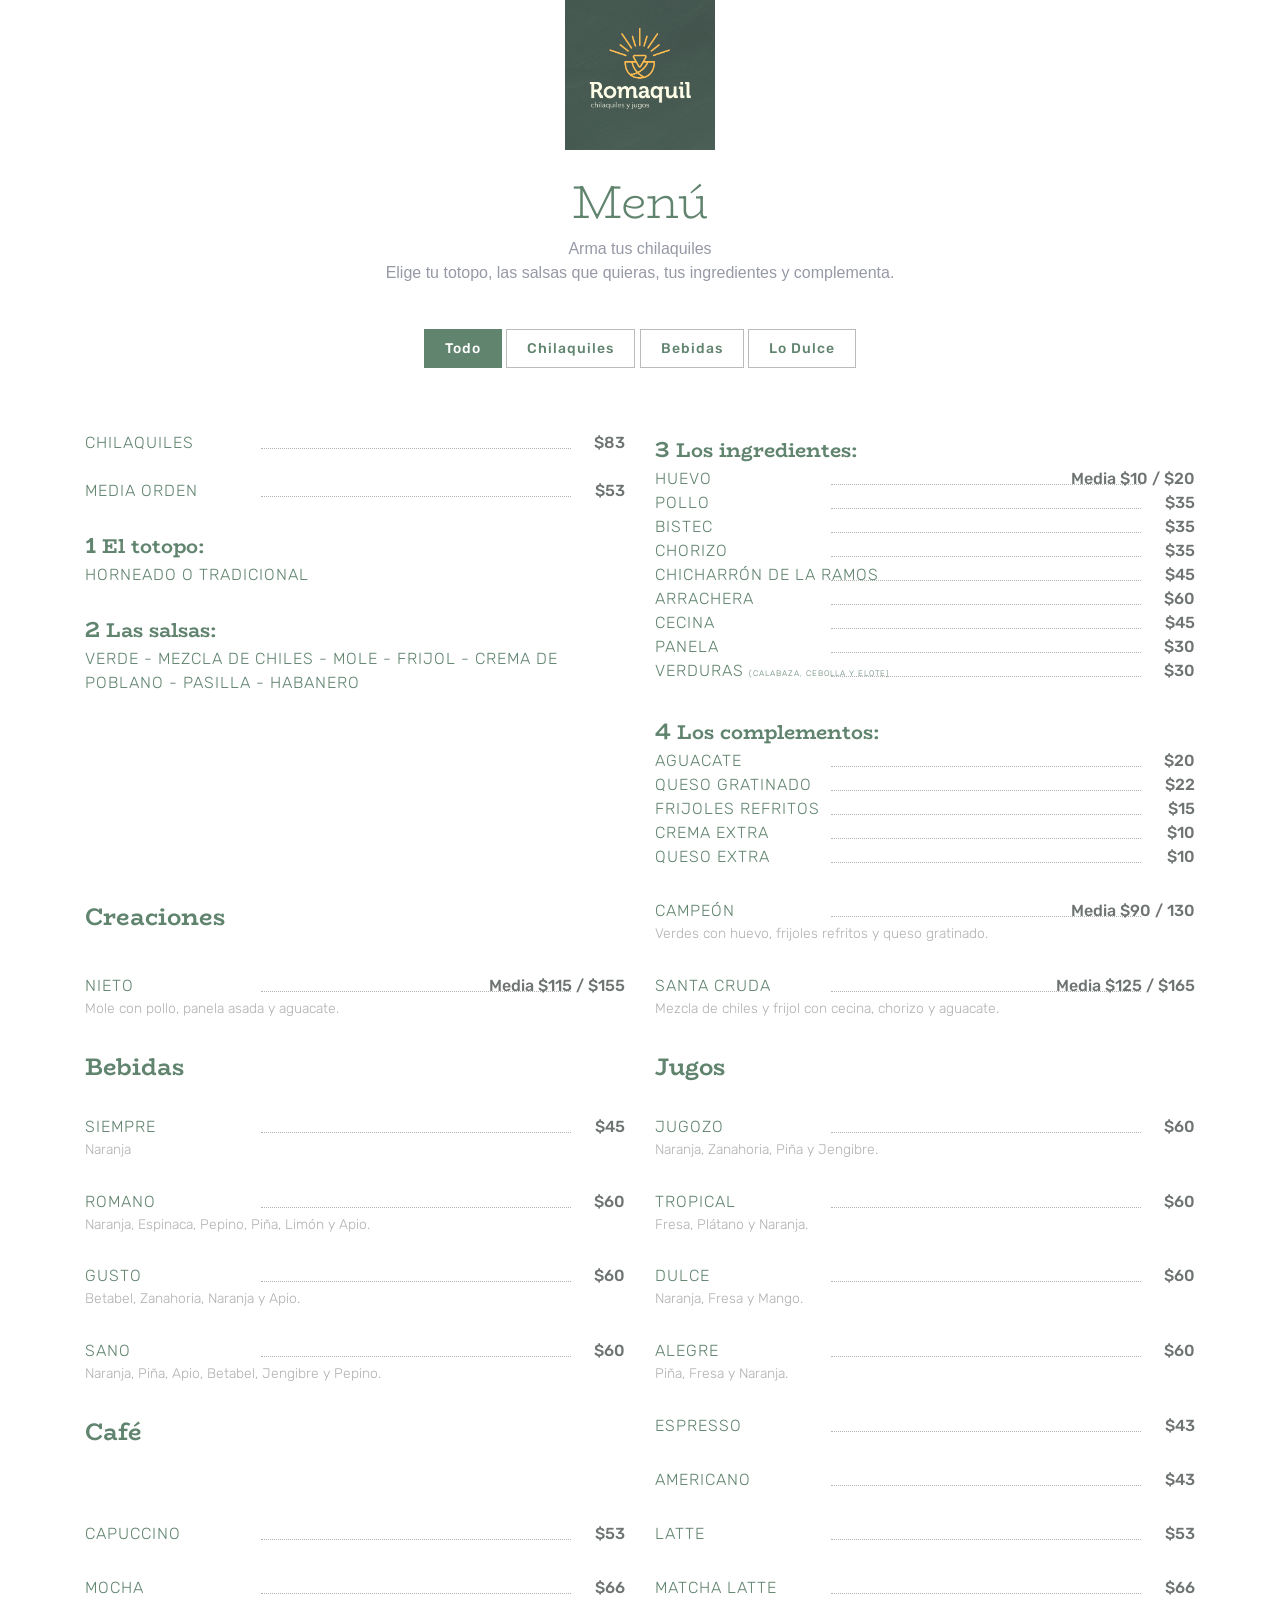
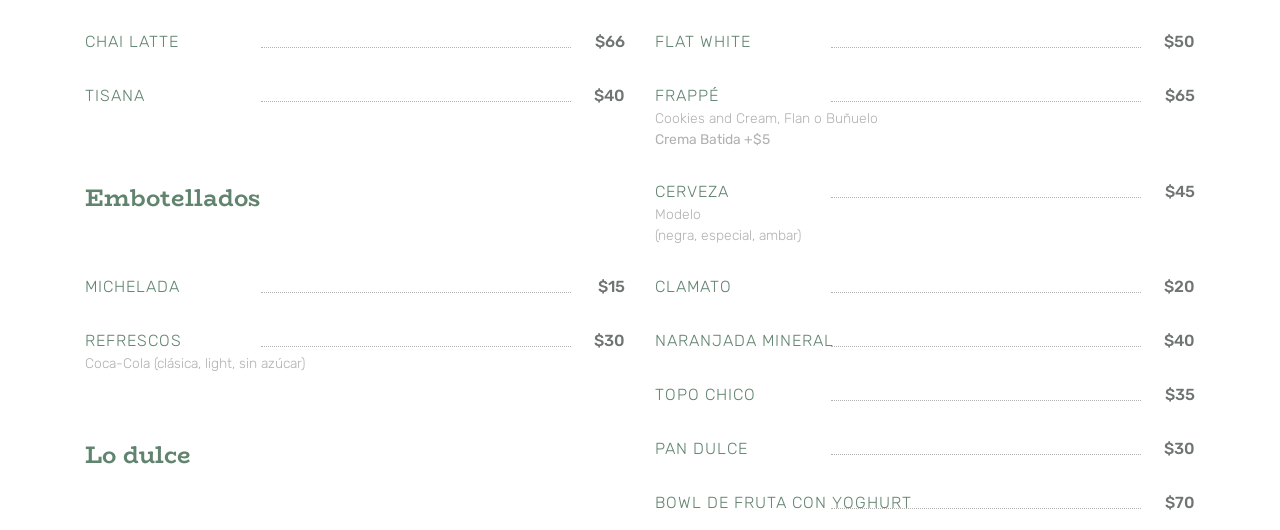
==== index.html @ 3b618b04 "Removes modal" ====
<!DOCTYPE html>
<html lang="es_MX" >
<head>
  <meta charset="UTF-8">
  <title>Romaquil [Chilaquiles y Jugos]</title>
  <meta name="viewport" content="width=device-width, initial-scale=1">
  <link rel='stylesheet' href='https://maxcdn.bootstrapcdn.com/bootstrap/4.1.0/css/bootstrap.min.css'>
  <link rel="stylesheet" href="./style.css">
  <link href="https://fonts.googleapis.com/css2?family=Rubik:wght@300;500&display=swap" rel="stylesheet">
  <link href="https://fonts.googleapis.com/css2?family=BioRhyme:wght@700&display=swap" rel="stylesheet">

</head>
<body>
<!-- partial:index.partial.html -->
<!-- <div class="modal fade text-center py-5"  id="promos" tabindex="-1" role="dialog" aria-labelledby="promoModalLabel" aria-hidden="true">
  <div class="modal-dialog modal-md" role="document">
      <div class="modal-content modal-promo">
          <div class="modal-body">
              <div class="reel-promo">
              </div>
              <h3 class="pt-3 mb-0 goldenquil mb-3">2<sup>do</sup> Aniversario</h3>
              <p class="pb-1 text-white">Gracias a ustedes cumplimos 2 años y queremos festejarlo.<br>¡Visítanos el <span class="font-weight-bold">1 y 2 de octubre</span>, tendremos promociones!</p>
              <a href="#" data-dismiss="modal" class="btn-romaquil"><span>¡Aquí nos vemos!</span></a>
          </div>
      </div>
  </div>
</div> -->
<section id="menu-list" class="section-padding">
  <div class="container">
  <div class="row">
    <div class="col-md-12 d-flex justify-content-center mb-4">
      <img class="logo-img" src="./romaquil.jpg" />
    </div>
  </div>
  <div class="row">
  <div class="col-md-12 text-center marb-35">
  <h1 class="header-h">Menú</h1>
  <p  class="header-p">Arma tus chilaquiles<br>
    Elige tu totopo, las salsas que quieras, tus ingredientes y complementa.</p>

    </div>
    <div class="col-md-12 text-center" id="menu-filters">
      <ul>
        <li><a class="filter active" data-filter=".menu-restaurant">Todo</a></li>
        <li><a class="filter" data-filter=".breakfast">Chilaquiles</a></li>
        <li><a class="filter" data-filter=".dinner">Bebidas</a></li>
        <li><a class="filter" data-filter=".dessert">Lo Dulce</a></li>
      </ul>
    </div>
    <div id="menu-wrapper">
      <div class="breakfast menu-restaurant">
        <span class="clearfix mb-4">
          <a class="menu-title title-lg" href="#" data-meal-img=".jpg">Chilaquiles</a>
          <span style="left:166px;right:44px;" class="menu-line"></span>
          <span class="menu-price">$83</span>
        </span>
        <span class="clearfix mb-4">
          <a class="menu-title title-lg" href="#" data-meal-img=".jpg">Media Orden</a>
          <span style="left:166px;right:44px;" class="menu-line"></span>
          <span class="menu-price">$53</span>
        </span>
        <span class="clearfix">
        <a class="step-title" href="#" data-meal-img=".jpg"><span>1</span> El totopo:</a>
        </span>
        <span class="clearfix mb-4">
        <a class="menu-title" href="#" data-meal-img=".jpg">Horneado o Tradicional</a>
        </span>
        <span class="clearfix">
          <a class="step-title" href="#" data-meal-img=".jpg"><span>2</span> Las salsas:</a>
        </span>
        <span class="clearfix">
        <a class="menu-title" href="#" data-meal-img=".jpg">Verde - Mezcla de chiles - Mole - Frijol - Crema de poblano - Pasilla - Habanero</a>
        </span>
      </div>

      <div class="breakfast menu-restaurant">
        <a class="step-title" href="#" data-meal-img=".jpg"><span>3</span> Los ingredientes:</a>
        <span class="clearfix">
          <a class="menu-title title-lg" href="#" data-meal-img=".jpg">Huevo</a>
          <span style="left:166px;right:44px;" class="menu-line"></span>
          <span class="menu-price">Media $10 / $20</span>
        </span>
        <span class="clearfix">
          <a class="menu-title title-lg" href="#" data-meal-img=".jpg">Pollo</a>
          <span style="left:166px;right:44px;" class="menu-line"></span>
          <span class="menu-price">$35</span>
        </span>
        <span class="clearfix">
          <a class="menu-title title-lg" href="#" data-meal-img=".jpg">Bistec</a>
          <span style="left:166px;right:44px;" class="menu-line"></span>
          <span class="menu-price">$35</span>
        </span>
        <span class="clearfix">
          <a class="menu-title title-lg" href="#" data-meal-img=".jpg">Chorizo</a>
          <span style="left:166px;right:44px;" class="menu-line"></span>
          <span class="menu-price">$35</span>
        </span>
        <span class="clearfix">
          <a class="menu-title title-lg" href="#" data-meal-img=".jpg">Chicharrón de la Ramos</a>
          <span style="left:166px;right:44px;" class="menu-line"></span>
          <span class="menu-price">$45</span>
        </span>
        <span class="clearfix">
          <a class="menu-title title-lg" href="#" data-meal-img=".jpg">Arrachera</a>
          <span style="left:166px;right:44px;" class="menu-line"></span>
          <span class="menu-price">$60</span>
        </span>
        <span class="clearfix">
          <a class="menu-title title-lg" href="#" data-meal-img=".jpg">Cecina</a>
          <span style="left:166px;right:44px;" class="menu-line"></span>
          <span class="menu-price">$45</span>
        </span>
        <span class="clearfix">
          <a class="menu-title title-lg" href="#" data-meal-img=".jpg">Panela</a>
          <span style="left:166px;right:44px;" class="menu-line"></span>
          <span class="menu-price">$30</span>
        </span>
        <span class="clearfix">
          <a class="menu-title title-lg" href="#" data-meal-img=".jpg">Verduras <span>(Calabaza, cebolla y elote)</span></a>
          <span style="left:166px;right:44px;" class="menu-line"></span>
          <span class="menu-price">$30</span>
        </span>
      </div>

      <div class="breakfast menu-restaurant">
        <a class="step-title" href="#" data-meal-img=".jpg"><span>4</span> Los complementos:</a>
        <span class="clearfix">
          <a class="menu-title title-lg" href="#" data-meal-img=".jpg">Aguacate</a>
          <span style="left:166px;right:44px;" class="menu-line"></span>
          <span class="menu-price">$20</span>
        </span>
        <span class="clearfix">
          <a class="menu-title title-lg" href="#" data-meal-img=".jpg">Queso gratinado</a>
          <span style="left:166px;right:44px;" class="menu-line"></span>
          <span class="menu-price">$22</span>
        </span>
        <!-- <span class="clearfix">
          <a class="menu-title title-lg" href="#" data-meal-img=".jpg">Requesón</a>
          <span style="left:166px;right:44px;" class="menu-line"></span>
          <span class="menu-price">$20</span>
        </span> -->
        <span class="clearfix">
          <a class="menu-title title-lg" href="#" data-meal-img=".jpg">Frijoles refritos</a>
          <span style="left:166px;right:44px;" class="menu-line"></span>
          <span class="menu-price">$15</span>
        </span>
        <span class="clearfix">
          <a class="menu-title title-lg" href="#" data-meal-img=".jpg">Crema extra</a>
          <span style="left:166px;right:44px;" class="menu-line"></span>
          <span class="menu-price">$10</span>
        </span>
        <span class="clearfix">
          <a class="menu-title title-lg" href="#" data-meal-img=".jpg">Queso extra</a>
          <span style="left:166px;right:44px;" class="menu-line"></span>
          <span class="menu-price">$10</span>
        </span>
      </div>

      <div class="breakfast menu-restaurant">
        <a class="step-title" href="#" data-meal-img=".jpg"><span>Creaciones</span></a>
      </div>

        <div class="breakfast menu-restaurant">
            <span class="clearfix">
              <a class="menu-title" href="#" data-meal-img="assets/img/restaurant/rib.jpg">Campeón</a>
              <span style="left: 166px; right: 44px;" class="menu-line"></span>
              <span class="menu-price">Media $90 / 130</span>
            </span>
            <span class="menu-subtitle">Verdes con huevo, frijoles refritos y queso gratinado.</span>
          </div>

          <div class="breakfast menu-restaurant">
            <span class="clearfix">
              <a class="menu-title" href="#" data-meal-img="assets/img/restaurant/rib.jpg">Nieto</a>
              <span style="left: 166px; right: 44px;" class="menu-line"></span>
              <span class="menu-price">Media $115 / $155</span>
            </span>
            <span class="menu-subtitle">Mole con pollo, panela asada y aguacate.</span>
          </div>

          <div class="breakfast menu-restaurant">
            <span class="clearfix">
              <a class="menu-title" href="#" data-meal-img="assets/img/restaurant/rib.jpg">Santa cruda</a>
              <span style="left: 166px; right: 44px;" class="menu-line"></span>
              <span class="menu-price">Media $125 / $165</span>
            </span>
            <span class="menu-subtitle">Mezcla de chiles y frijol con cecina, chorizo y aguacate.</span>
          </div>

          <div class="dinner menu-restaurant">
            <a class="step-title" href="#" data-meal-img=".jpg"><span>Bebidas</span></a>
          </div>

          <div class="dinner menu-restaurant">
            <a class="step-title" href="#" data-meal-img=".jpg"><span>Jugos</span></a>
          </div>

          <div class="dinner menu-restaurant">
            <span class="clearfix">
              <a class="menu-title" href="#" data-meal-img="assets/img/restaurant/rib.jpg">Siempre</a>
              <span style="left: 166px; right: 44px;" class="menu-line"></span>
              <span class="menu-price">$45</span>
            </span>
            <span class="menu-subtitle">Naranja</span>
          </div>

          <div class="dinner menu-restaurant">
            <span class="clearfix">
              <a class="menu-title" href="#" data-meal-img="assets/img/restaurant/rib.jpg">Jugozo</a>
              <span style="left: 166px; right: 44px;" class="menu-line"></span>
              <span class="menu-price">$60</span>
            </span>
            <span class="menu-subtitle">Naranja, Zanahoria, Piña y Jengibre.</span>
          </div>

          <div class="dinner menu-restaurant">
            <span class="clearfix">
              <a class="menu-title" href="#" data-meal-img="assets/img/restaurant/rib.jpg">Romano</a>
              <span style="left: 166px; right: 44px;" class="menu-line"></span>
              <span class="menu-price">$60</span>
            </span>
            <span class="menu-subtitle">Naranja, Espinaca, Pepino, Piña, Limón y Apio.</span>
          </div>

          <div class="dinner menu-restaurant">
            <span class="clearfix">
              <a class="menu-title" href="#" data-meal-img="assets/img/restaurant/rib.jpg">Tropical</a>
              <span style="left: 166px; right: 44px;" class="menu-line"></span>
              <span class="menu-price">$60</span>
            </span>
            <span class="menu-subtitle">Fresa, Plátano y Naranja.</span>
          </div>

          <div class="dinner menu-restaurant">
            <span class="clearfix">
              <a class="menu-title" href="#" data-meal-img="assets/img/restaurant/rib.jpg">Gusto</a>
              <span style="left: 166px; right: 44px;" class="menu-line"></span>
              <span class="menu-price">$60</span>
            </span>
            <span class="menu-subtitle">Betabel, Zanahoria, Naranja y Apio.</span>
          </div>

          <div class="dinner menu-restaurant">
            <span class="clearfix">
              <a class="menu-title" href="#" data-meal-img="assets/img/restaurant/rib.jpg">Dulce</a>
              <span style="left: 166px; right: 44px;" class="menu-line"></span>
              <span class="menu-price">$60</span>
            </span>
            <span class="menu-subtitle">Naranja, Fresa y Mango.</span>
          </div>

          <div class="dinner menu-restaurant">
            <span class="clearfix">
              <a class="menu-title" href="#" data-meal-img="assets/img/restaurant/rib.jpg">Sano</a>
              <span style="left: 166px; right: 44px;" class="menu-line"></span>
              <span class="menu-price">$60</span>
            </span>
            <span class="menu-subtitle">Naranja, Piña, Apio, Betabel, Jengibre y Pepino.</span>
          </div>

          <div class="dinner menu-restaurant">
            <span class="clearfix">
              <a class="menu-title" href="#" data-meal-img="assets/img/restaurant/rib.jpg">Alegre</a>
              <span style="left: 166px; right: 44px;" class="menu-line"></span>
              <span class="menu-price">$60</span>
            </span>
            <span class="menu-subtitle">Piña, Fresa y Naranja.</span>
          </div>

          <div class="dinner menu-restaurant">
            <a class="step-title" href="." data-meal-img=".jpg"><span>Café</span></a>
          </div>

          <div class="dinner menu-restaurant">
            <span class="clearfix">
              <a class="menu-title" href="#" data-meal-img="assets/img/restaurant/rib.jpg">Espresso</a>
              <span style="left: 166px; right: 44px;" class="menu-line"></span>
              <span class="menu-price">$43</span>
            </span>
          </div>
  
          <div class="dinner menu-restaurant">
            <span class="clearfix">
              <a class="menu-title" href="#" data-meal-img="assets/img/restaurant/rib.jpg">Americano</a>
              <span style="left: 166px; right: 44px;" class="menu-line"></span>
              <span class="menu-price">$43</span>
            </span>
          </div>
  
          <div class="dinner menu-restaurant">
            <span class="clearfix">
              <a class="menu-title" href="#" data-meal-img="assets/img/restaurant/rib.jpg">Capuccino</a>
              <span style="left: 166px; right: 44px;" class="menu-line"></span>
              <span class="menu-price">$53</span>
            </span>
          </div>
  
          <div class="dinner menu-restaurant">
            <span class="clearfix">
              <a class="menu-title" href="#" data-meal-img="assets/img/restaurant/rib.jpg">Latte</a>
              <span style="left: 166px; right: 44px;" class="menu-line"></span>
              <span class="menu-price">$53</span>
            </span>
          </div>
  
          <div class="dinner menu-restaurant">
            <span class="clearfix">
              <a class="menu-title" href="#" data-meal-img="assets/img/restaurant/rib.jpg">Mocha</a>
              <span style="left: 166px; right: 44px;" class="menu-line"></span>
              <span class="menu-price">$66</span>
            </span>
          </div>
  
          <div class="dinner menu-restaurant">
            <span class="clearfix">
              <a class="menu-title" href="#" data-meal-img="assets/img/restaurant/rib.jpg">Matcha latte</a>
              <span style="left: 166px; right: 44px;" class="menu-line"></span>
              <span class="menu-price">$66</span>
            </span>
          </div>
  
          <div class="dinner menu-restaurant">
            <span class="clearfix">
              <a class="menu-title" href="#" data-meal-img="assets/img/restaurant/rib.jpg">Chai latte</a>
              <span style="left: 166px; right: 44px;" class="menu-line"></span>
              <span class="menu-price">$66</span>
            </span>
          </div>
  
          <div class="dinner menu-restaurant">
            <span class="clearfix">
              <a class="menu-title" href="#" data-meal-img="assets/img/restaurant/rib.jpg">Flat white</a>
              <span style="left: 166px; right: 44px;" class="menu-line"></span>
              <span class="menu-price">$50</span>
            </span>
          </div>
  
          <div class="dinner menu-restaurant">
            <span class="clearfix">
              <a class="menu-title" href="#" data-meal-img="assets/img/restaurant/rib.jpg">Tisana</a>
              <span style="left: 166px; right: 44px;" class="menu-line"></span>
              <span class="menu-price">$40</span>
            </span>
          </div>

          <div class="dinner menu-restaurant">
            <span class="clearfix">
              <a class="menu-title" href="#" data-meal-img="assets/img/restaurant/rib.jpg">Frappé</a>
              <span style="left: 166px; right: 44px;" class="menu-line"></span>
              <span class="menu-price">$65</span>
            </span>
            <span class="menu-subtitle">Cookies and Cream, Flan o Buñuelo <br> <strong>Crema Batida +$5</strong></span>
          </div>

          <div class="dinner menu-restaurant">
            <a class="step-title" href="." data-meal-img=".jpg"><span>Embotellados</span></a>
          </div>

        <div class="dinner menu-restaurant">
            <span class="clearfix">
              <a class="menu-title" href="#" data-meal-img="assets/img/restaurant/rib.jpg">Cerveza</a>
              <span style="left: 166px; right: 44px;" class="menu-line"></span>
              <span class="menu-price">$45</span>
            </span>
            <span class="menu-subtitle">Modelo<br>(negra, especial, ambar)</span>
        </div>

        <div class="dinner menu-restaurant">
          <span class="clearfix">
            <a class="menu-title" href="#" data-meal-img="assets/img/restaurant/rib.jpg">Michelada</a>
            <span style="left: 166px; right: 44px;" class="menu-line"></span>
            <span class="menu-price">$15</span>
          </span>
        </div>

        <div class="dinner menu-restaurant">
          <span class="clearfix">
            <a class="menu-title" href="#" data-meal-img="assets/img/restaurant/rib.jpg">Clamato</a>
            <span style="left: 166px; right: 44px;" class="menu-line"></span>
            <span class="menu-price">$20</span>
          </span>
        </div>

        <!-- <div class="dinner menu-restaurant">
          <span class="clearfix">
            <a class="menu-title" href="#" data-meal-img="assets/img/restaurant/rib.jpg">Cerveza artesanal</a>
            <span style="left: 166px; right: 44px;" class="menu-line"></span>
            <span class="menu-price">$65</span>
          </span>
          <span class="menu-subtitle">Saga, Osadia, Serdán</span>
        </div> -->

        <div class="dinner menu-restaurant">
          <span class="clearfix">
            <a class="menu-title" href="#" data-meal-img="assets/img/restaurant/rib.jpg">Refrescos</a>
            <span style="left: 166px; right: 44px;" class="menu-line"></span>
            <span class="menu-price">$30</span>
          </span>
          <span class="menu-subtitle">Coca-Cola (clásica, light, sin azúcar)</span>
        </div>

<!--         <div class="dinner menu-restaurant">
          <span class="clearfix">
            <a class="menu-title" href="#" data-meal-img="assets/img/restaurant/rib.jpg">San Pellegrino</a>
            <span style="left: 166px; right: 44px;" class="menu-line"></span>
            <span class="menu-price">$40</span>
          </span>
        </div> -->
      
        <div class="dinner menu-restaurant">
          <span class="clearfix">
            <a class="menu-title" href="#" data-meal-img="assets/img/restaurant/rib.jpg">Naranjada Mineral</a>
            <span style="left: 166px; right: 44px;" class="menu-line"></span>
            <span class="menu-price">$40</span>
          </span>
        </div>
      
         <!-- <div class="dinner menu-restaurant">
          <span class="clearfix">
            <a class="menu-title" href="#" data-meal-img="assets/img/restaurant/rib.jpg">San Pellegrino</a>
            <span style="left: 166px; right: 44px;" class="menu-line"></span>
            <span class="menu-price">$40</span>
          </span>
        </div> -->

        <div class="dinner menu-restaurant">
          <span class="clearfix">
            <a class="menu-title" href="#" data-meal-img="assets/img/restaurant/rib.jpg">Topo Chico</a>
            <span style="left: 166px; right: 44px;" class="menu-line"></span>
            <span class="menu-price">$35</span>
          </span>
        </div>
      
      <div class="dessert menu-restaurant">
          <a class="step-title" href="#" data-meal-img=".jpg"><span>Lo dulce</span></a>
        </div>

       <!-- <div class="dessert menu-restaurant">
          <span class="clearfix">
            <a class="menu-title" href="#" data-meal-img="assets/img/restaurant/rib.jpg">Pay de queso con zarzamora</a>
            <span style="left: 166px; right: 44px;" class="menu-line"></span>
            <span class="menu-price">$55</span>
          </span>
        </div> -->

        <div class="dessert menu-restaurant">
          <span class="clearfix">
            <a class="menu-title" href="#" data-meal-img="assets/img/restaurant/rib.jpg">Pan dulce</a>
            <span style="left: 166px; right: 44px;" class="menu-line"></span>
            <span class="menu-price">$30</span>
          </span>
        </div>

        <div class="dessert menu-restaurant">
          <span class="clearfix">
            <a class="menu-title" href="#" data-meal-img="assets/img/restaurant/rib.jpg">Bowl de fruta con yoghurt</a>
            <span style="left: 166px; right: 44px;" class="menu-line"></span>
            <span class="menu-price">$70</span>
          </span>
        </div>
      
      </div>
    </div>
    </div>

</section>

 <!-- <section id="contact" class="section-padding">
        <div class="container">
            <div class="row">
                <div class="col-md-12 text-center">
                    <h1 class="header-h">Make a Reservation</h1>
                    <p class="header-p">Lorem ipsum dolor sit amet, consectetuer adipiscing elit, sed diam nonummy
                    <br>nibh euismod tincidunt ut laoreet dolore magna aliquam. </p>
                </div>
            </div>
            <div class="row msg-row justify-content-center">
                <div class="col-md-4 col-sm-4 mr-15">
                    <div class="media-2">
                        <div class="media-left">
                            <div class="contact-phone bg-1 text-center"><span class="phone-in-talk fa fa-phone fa-3x"></span></div>
                        </div>
                        <div class="media-body">
                            <h4 class="dark-blue regular">Phone Numbers</h4>
                            <p class="light-blue regular alt-p">012 345 6789 - <span class="contacts-sp">Phone Booking</span></p>
                        </div>
                    </div>
                    <div class="media-2">
                        <div class="media-left">
                            <div class="contact-email bg-14 text-center"><span class="hour-icon fa fa-clock-o fa-3x"></span></div>
                        </div>
                        <div class="media-body">
                            <h4 class="dark-blue regular">Opening Hours</h4>
                            <p class="light-blue regular alt-p"> Monday to Friday 09.00 - 24:00</p>
                            <p class="light-blue regular alt-p">
                                 Weekend 08:00 - 03.00
                            </p>
                        </div>
                    </div>
                </div>
            </div>
        </div>
  </section> -->
<!-- partial -->
  <script src='https://ajax.googleapis.com/ajax/libs/jquery/3.3.1/jquery.min.js'></script>
  <script src='https://maxcdn.bootstrapcdn.com/bootstrap/4.1.0/js/bootstrap.min.js'></script>
  <!-- <script>
    $(window).on('load', function() {
      setTimeout(function(){
        $('#promos').modal('show');
      }, 500);
   });
  </script> -->
  <script src="./script.js"></script>
  <!-- <script type="module">
      import { nanoid } from 'https://unpkg.com/nanoid@3.1.18/index.dev.js'
      const id = nanoid(8)
      console.log(id);
  </script> -->


</body>
</html>
---- style.css ----
.header-h {
    font-size: 28px;
    color: #61846F;
    font-size: 46px;
    font-family: 'BioRhyme', sans-serif;
    font-weight: 300;
    }
ul
{
  list-style:none;
  padding-inline-start: 0px;
}

#menu-list {
  min-height: 1280px;
}

.menu-restaurant a {
  pointer-events: none;
}
.header-p {
  color:#9699a6;
  font-size:16px;
}

.btn-romaquil {
  color: #42554d;
  background: #ffffff;
  padding: 12px 16px;
  position: relative;
  border-radius: 6px;
  overflow: hidden;
  z-index: 2;
}

.btn-romaquil:before {
  content: "";
  position: absolute;
  top: 0;
  left: 0;
  width: 200%;
  height: 100%;
  background: linear-gradient(115deg,#4fcf70,#fad648,#a767e5,#12bcfe,#44ce7b);
  background-size: 50% 100%;
}

.btn-romaquil span {
  position: relative;
  z-index: 2;
  padding: 0.875rem 0;
  font-size: 1.1rem;
  align-items: center;
  background: #000;
  border-radius: 3px;
  display: block;
  justify-content: center;
  box-sizing: border-box;
  height: 100%;
}

.modal-promo {
  background: #42554d;
  color: #ffffff;
}

.goldenquil {
  color: #FFB03B;
  font-family: 'BioRhyme', sans-serif;
}

.logo-wrapper {
  max-width: 200px;
}

.logo-img {
  width: 150px;
  height: 150px;
  margin: 0 auto;
}

.section-padding{
    padding: 0px 0px;
}
.marb-35{
  margin-bottom:35px;
}
.menu-restaurant
{
  width:50%;
  float:left;
  padding:15px;
  position:relative;
  
}
.menu-restaurant .menu-title
{
  float:left;
  font-family: 'Rubik',arial;
  font-weight: 300;
  text-transform:uppercase;
  letter-spacing:1px;
  color:#61846F;
}

.menu-restaurant .step-title
{
  color: #61846F;
  font-size: 20px;
  font-family: 'BioRhyme', sans-serif;
  font-weight: 700;
  
}

.title-lg span {
  font-size: 8px;
}

.menu-restaurant .step-title span
{
  font-size: 24px;
}

.menu-restaurant .menu-line
{
  position: absolute;
  bottom:6px;
  border-bottom:1px dotted rgba(0,0,0,.3);
  margin-left: .6em;
  margin-right: .6em;

}
.menu-restaurant .menu-price{
  font-family: 'Rubik', sans-serif;
  font-weight:500;
  position:absolute;
  color: #6e7471;
  right:0;
  top:0;
  
}
.menu-restaurant .menu-subtitle
{
  display:block;
  float:left;
  color:#B1B1B1;
  font-family: 'Rubik', arial, sans-serif;
  font-weight: 300;
  font-size: .867rem;
}
.menu-restaurant span.clearfix{
  position:relative;
  display:block;
}
#menu-filters ul li a.active, #menu-filters ul li a:hover
{
  background: #61846F;
  color:#fff;
  border:1px solid #61846F;
}
#menu-filters ul li 
{
  display:inline-block;
  color:#fff;
  text-transform:capitalize;
  letter-spacing:1px;
  margin-bottom:40px;
}
#menu-filters ul li a
{
  padding:10px 20px;
  font-size:14px;
  font-family: 'Rubik', sans-serif;
  font-weight: 500;
  color:#61846F;
  border-radius:0px;
  border:1px solid #BBBBBB;
  text-decoration:none;
  cursor:pointer;
  
}
@media (min-width: 20px) and (max-width: 450px) 
{
  .menu-restaurant 
  {
    width: 100%;
  }
  .header-h
  {
    font-size: 35px;
  }
  .header-p 
  {
    font-size: 14px;
  }
  
}

.msg-row{
  margin-top:56px;
}
.media-body, .media-left, .media-right
{
  display:table-cell; 
  vertical-align: top;
  
}

.bg-1
{
  background-color: #61846F;
  width:70px;
  height:70px;
  border-radius:50%;
  
}
.bg-14
{
  background-color: #61846F;
  width:70px;
  height:70px;
  border-radius:50%;
}
.dark-blue
{
  color: #31364c;
  font-size: 24px;
    margin-top: 0;
}
.light-blue {
    color: #9699a6;
    font-size: 16px;
    margin-bottom: 1px;
}
.media-body{
  margin-left:10px;
  padding-left:13px;
}
.media-2{
  margin-top:30px;
  
}

.phone-in-talk, .hour-icon
{
    font-size: 35px;
    line-height: 70px;
    color: rgb(255, 255, 255);
}

.contacts-btn {
    background-color:  #FFB03B !important;
    color: #ffffff !important;
    width: 170px;
    height: 54px;
    border-radius: 3px;
    font-size: 16px;
    font-family: 'Rubik', sans-serif;
    font-weight: 300;
    text-transform: capitalize;
    border: 0px;
    color: #000 !important;
}

.validation {
    color: red;
    display:none;
    margin: 0 0 20px;
    font-weight:400;
    font-size:13px;
}

#sendmessage {
    color: green;
    border:1px solid green;
    display:none;
    text-align:center;
    padding:15px;
    font-weight:600;
    margin-bottom:15px;
}

#errormessage {
    color: red;
    display:none;
    border:1px solid red;
    text-align:center;
    padding:15px;
    font-weight:600;
    margin-bottom:15px;
}

#sendmessage.show, #errormessage.show, .show {
    display:block;
}

@media screen {
  .btn-romaquil {
      margin: 0 auto;
      width: calc(100% - 2.75rem);
      text-align: center;
      position: relative;
      border-radius: 6px;
      box-sizing: border-box;
      color: #42554d;
      display: block;
      z-index: 2;
      overflow: hidden;
      padding: 3px;
      text-decoration: none;
      font-weight: 600;
  }
  .btn-romaquil:before {
      content: "";
      position: absolute;
      top: 0;
      left: 0;
      width: 200%;
      height: 100%;
      background: linear-gradient(115deg, #4fcf70, #fad648, #44ce7b);
      background-size: 50% 100%;
      animation: rainbowSlide 0.75s linear infinite;
  }
  .btn-romaquil span {
      position: relative;
      z-index: 2;
      padding: 0.875rem 0;
      font-size: 1.1rem;
      align-items: center;
      background: #fafafa;
      border-radius: 3px;
      display: block;
      justify-content: center;
      box-sizing: border-box;
      height: 100%;
  }

  .btn-romaquil:hover,btn-romaquil:focus,btn-romaquil:active {
    cursor:pointer;
    color: #42554d;
    text-decoration: none;
  }

}
@keyframes rainbowSlide {
  to {
      transform: translateX(-50%);
  }
}


.reel-promo {
  margin: 0 auto;
  width: 160px;
  height: 160px;
  border-radius: 50rem;
  background-image: url(./optim-reel.gif);
  background-size: 220px 220px;
  background-position: -1.2rem -1.85rem;
  background-repeat: no-repeat;
}
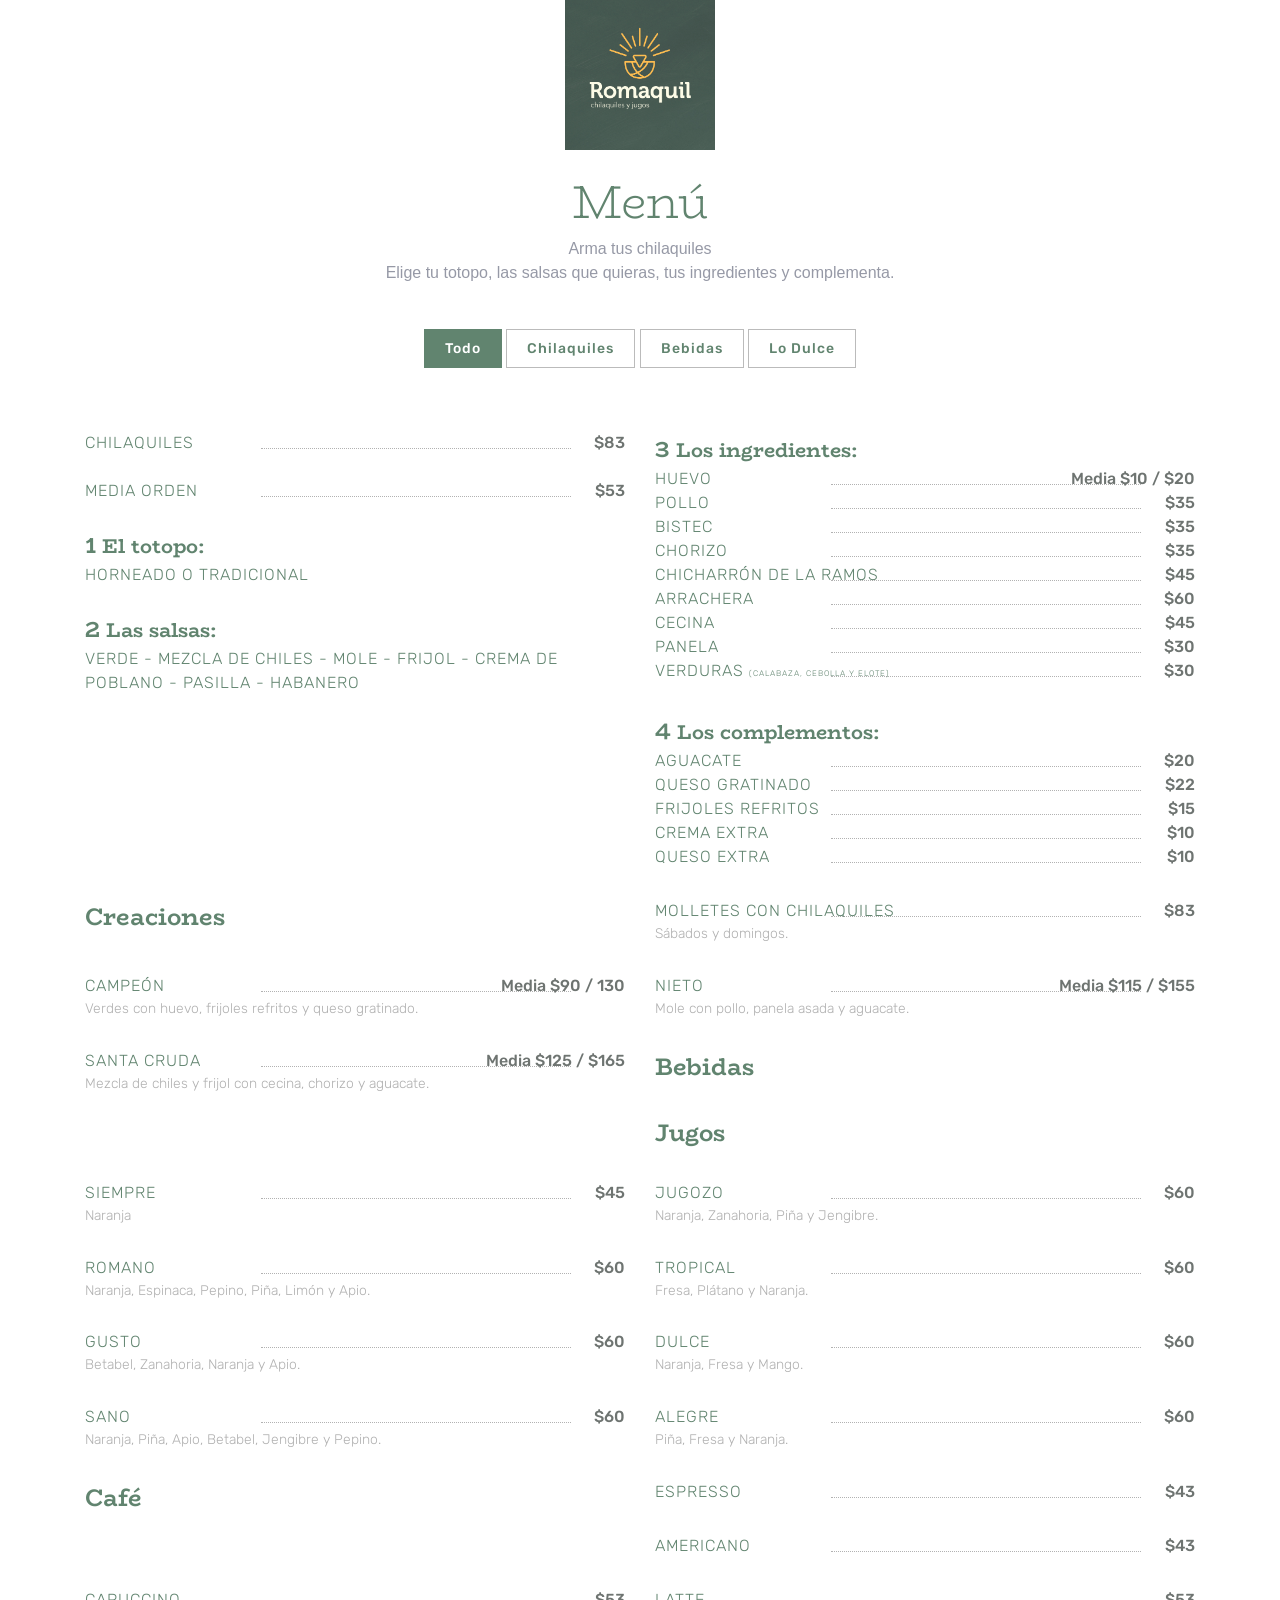
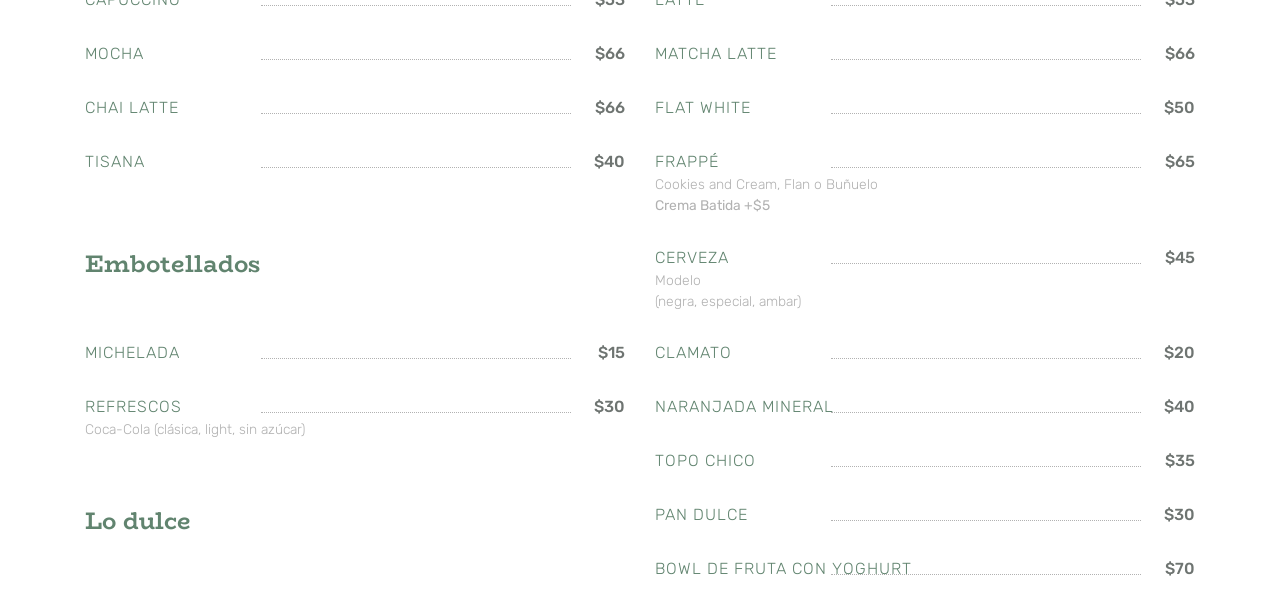
==== commit f3930caf: "Adds molletes" ====
--- a/index.html
+++ b/index.html
@@ -158,6 +158,15 @@
 
       <div class="breakfast menu-restaurant">
         <a class="step-title" href="#" data-meal-img=".jpg"><span>Creaciones</span></a>
+      </div>
+
+      <div class="breakfast menu-restaurant">
+        <span class="clearfix">
+          <a class="menu-title" href="#" data-meal-img="assets/img/restaurant/rib.jpg">Molletes con chilaquiles</a>
+          <span style="left: 166px; right: 44px;" class="menu-line"></span>
+          <span class="menu-price">$83</span>
+        </span>
+        <span class="menu-subtitle">Sábados y domingos.</span>
       </div>
 
         <div class="breakfast menu-restaurant">
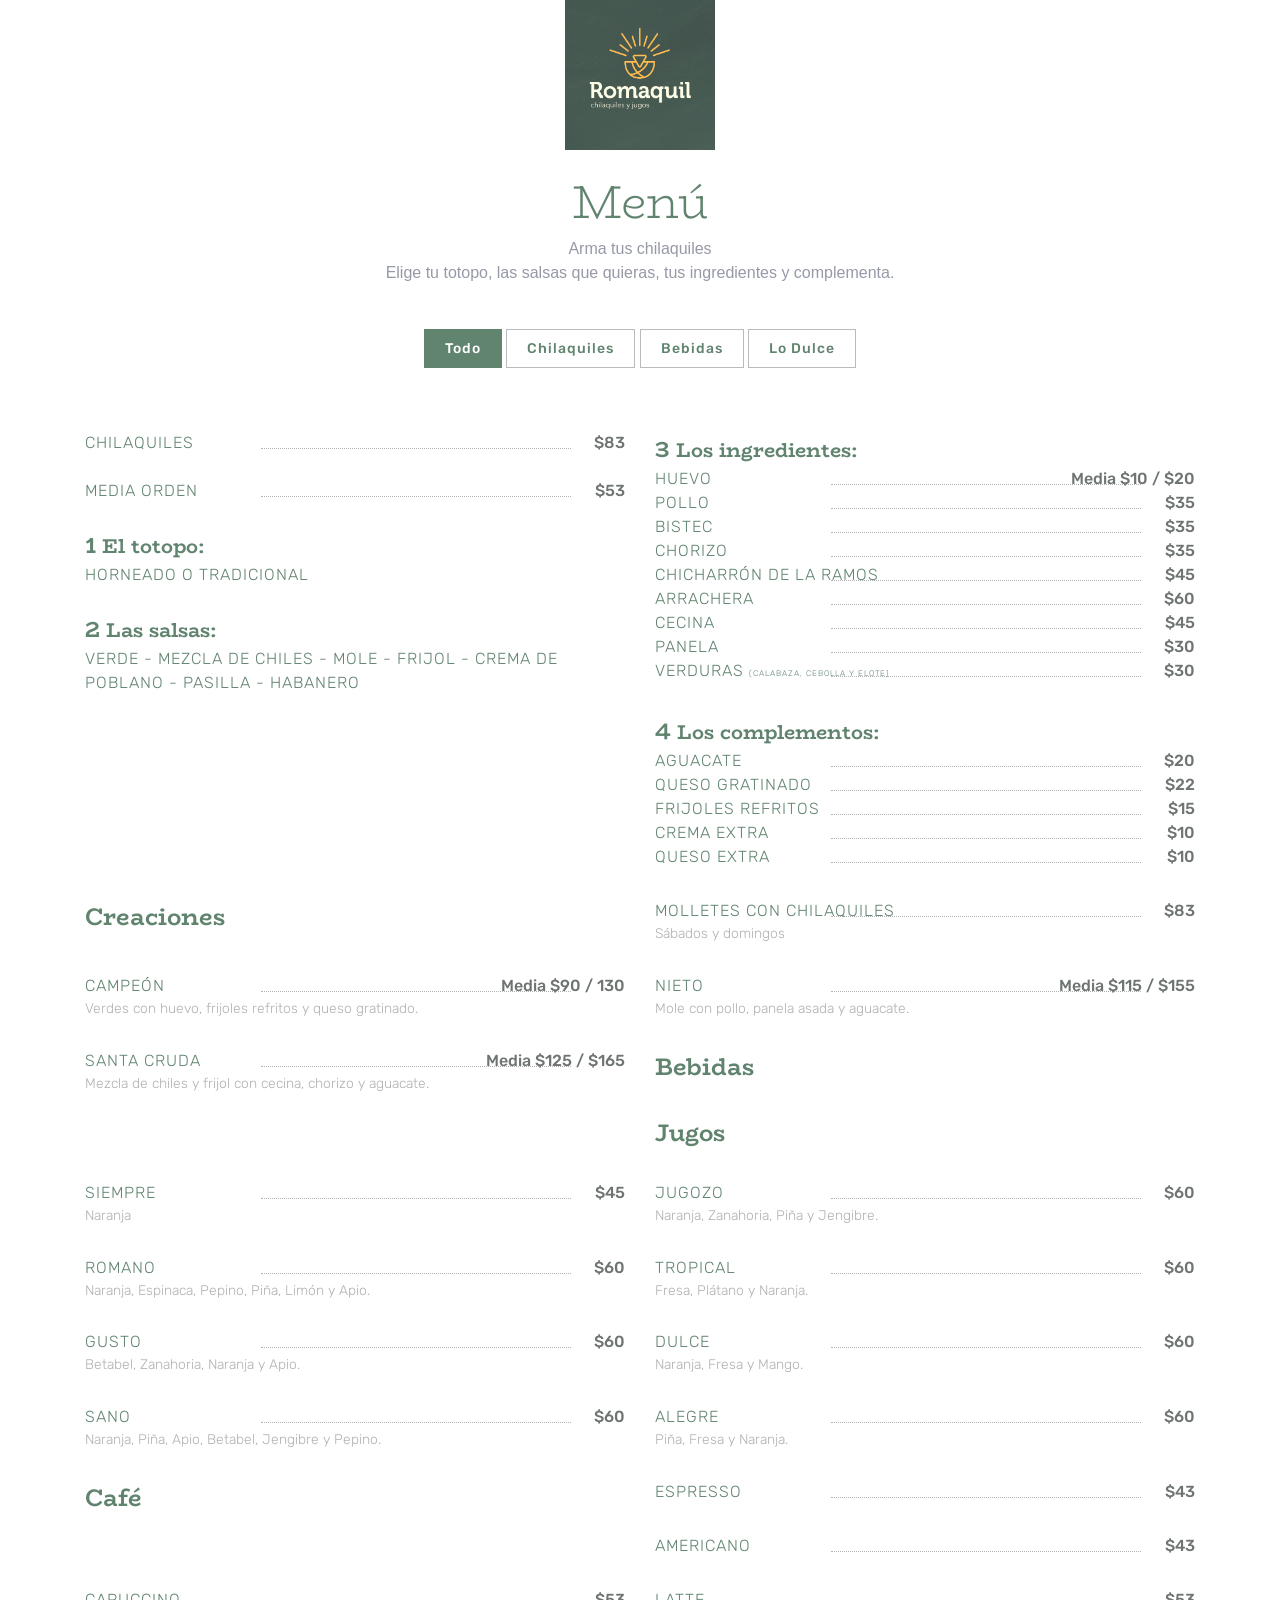
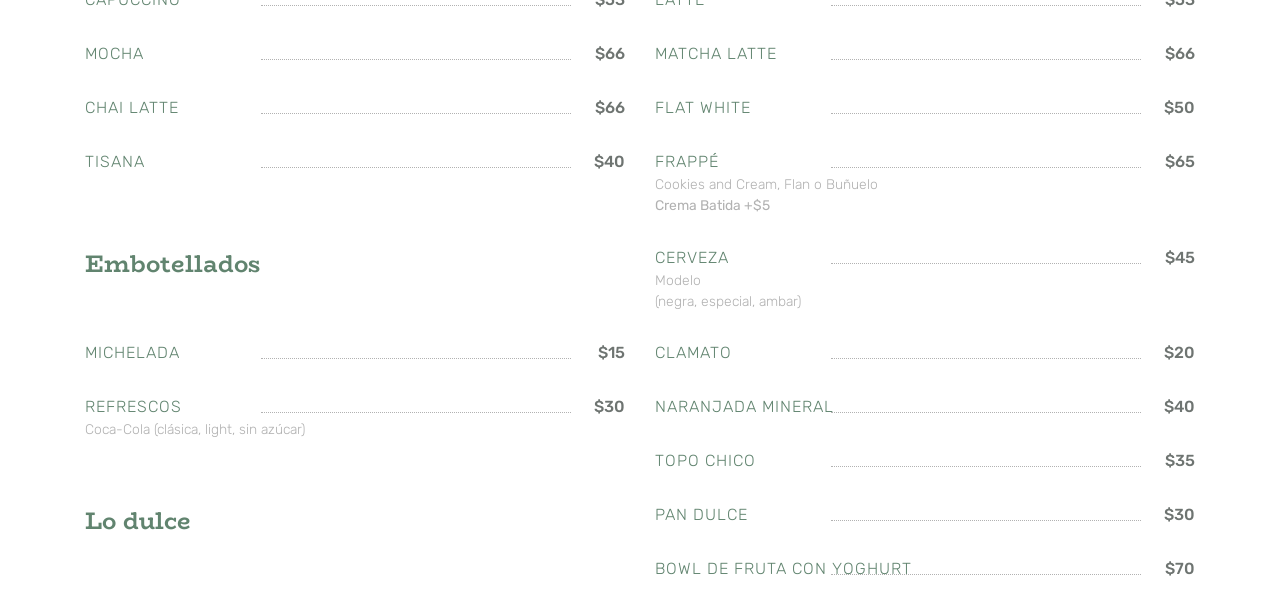
==== commit a9d7a6fc: "Molletes killer" ====
--- a/index.html
+++ b/index.html
@@ -162,11 +162,11 @@
 
       <div class="breakfast menu-restaurant">
         <span class="clearfix">
-          <a class="menu-title" href="#" data-meal-img="assets/img/restaurant/rib.jpg">Molletes con chilaquiles</a>
+          <a class="menu-title" href="#" data-meal-img="assets/img/restaurant/rib.jpg">Molletes con Chilaquiles</a>
           <span style="left: 166px; right: 44px;" class="menu-line"></span>
           <span class="menu-price">$83</span>
         </span>
-        <span class="menu-subtitle">Sábados y domingos.</span>
+        <span class="menu-subtitle">Sábados y domingos</span>
       </div>
 
         <div class="breakfast menu-restaurant">
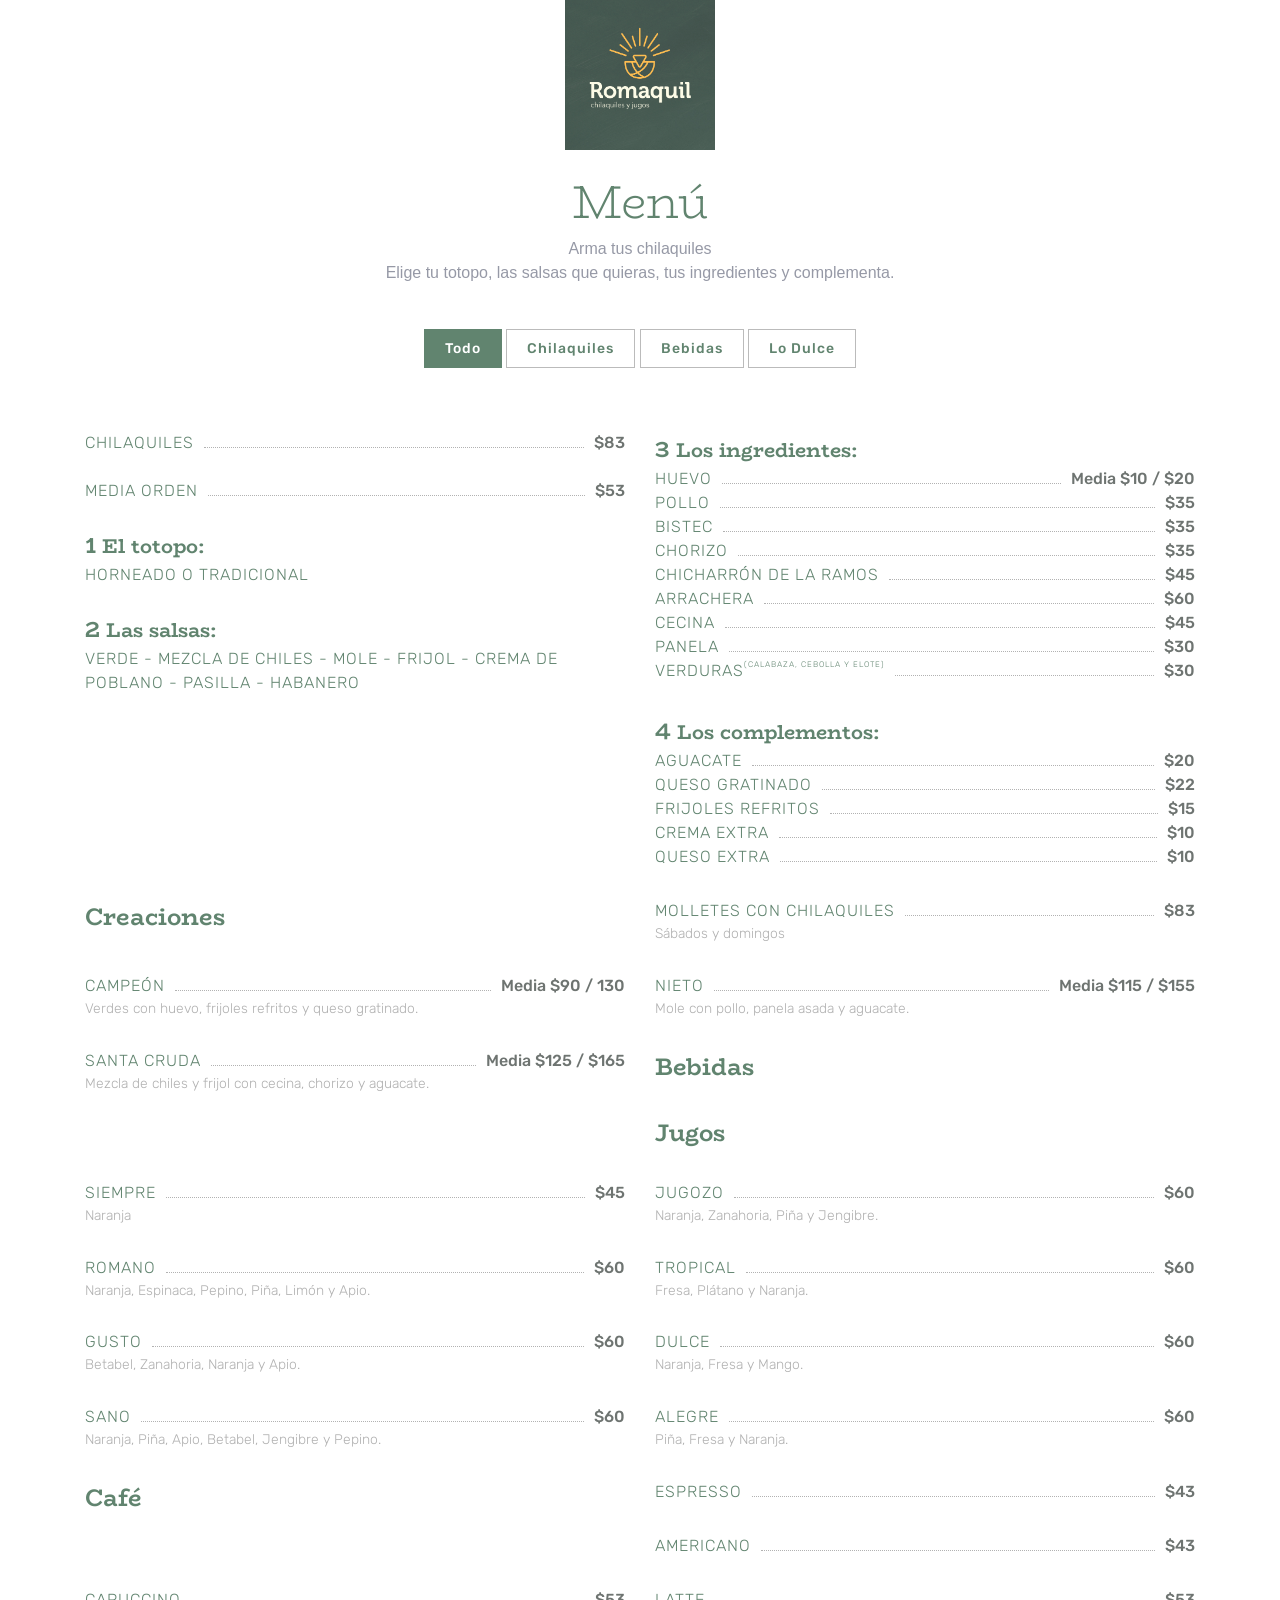
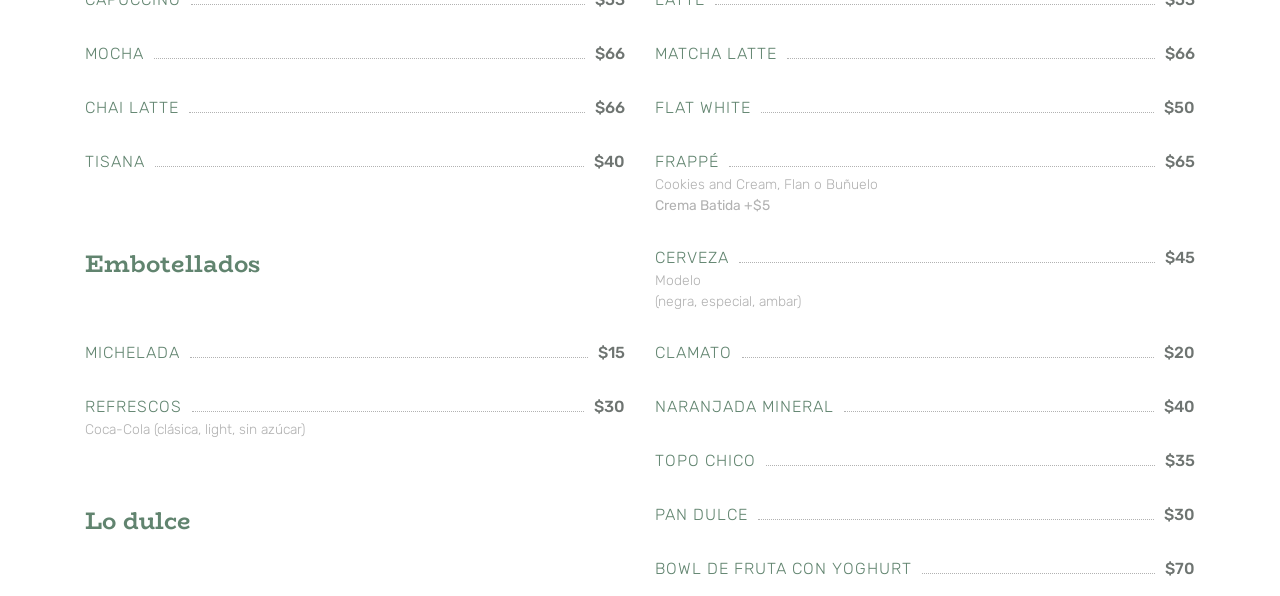
==== commit 2ed2bcb6: "Updated CSS" ====
--- a/index.html
+++ b/index.html
@@ -51,12 +51,12 @@
       <div class="breakfast menu-restaurant">
         <span class="clearfix mb-4">
           <a class="menu-title title-lg" href="#" data-meal-img=".jpg">Chilaquiles</a>
-          <span style="left:166px;right:44px;" class="menu-line"></span>
+          <span  class="menu-line"></span>
           <span class="menu-price">$83</span>
         </span>
         <span class="clearfix mb-4">
           <a class="menu-title title-lg" href="#" data-meal-img=".jpg">Media Orden</a>
-          <span style="left:166px;right:44px;" class="menu-line"></span>
+          <span  class="menu-line"></span>
           <span class="menu-price">$53</span>
         </span>
         <span class="clearfix">
@@ -69,7 +69,7 @@
           <a class="step-title" href="#" data-meal-img=".jpg"><span>2</span> Las salsas:</a>
         </span>
         <span class="clearfix">
-        <a class="menu-title" href="#" data-meal-img=".jpg">Verde - Mezcla de chiles - Mole - Frijol - Crema de poblano - Pasilla - Habanero</a>
+        <a class="menu-title salsas-override" href="#" data-meal-img=".jpg">Verde - Mezcla de chiles - Mole - Frijol - Crema de poblano - Pasilla - Habanero</a>
         </span>
       </div>
 
@@ -77,47 +77,47 @@
         <a class="step-title" href="#" data-meal-img=".jpg"><span>3</span> Los ingredientes:</a>
         <span class="clearfix">
           <a class="menu-title title-lg" href="#" data-meal-img=".jpg">Huevo</a>
-          <span style="left:166px;right:44px;" class="menu-line"></span>
+          <span  class="menu-line"></span>
           <span class="menu-price">Media $10 / $20</span>
         </span>
         <span class="clearfix">
           <a class="menu-title title-lg" href="#" data-meal-img=".jpg">Pollo</a>
-          <span style="left:166px;right:44px;" class="menu-line"></span>
+          <span  class="menu-line"></span>
           <span class="menu-price">$35</span>
         </span>
         <span class="clearfix">
           <a class="menu-title title-lg" href="#" data-meal-img=".jpg">Bistec</a>
-          <span style="left:166px;right:44px;" class="menu-line"></span>
+          <span  class="menu-line"></span>
           <span class="menu-price">$35</span>
         </span>
         <span class="clearfix">
           <a class="menu-title title-lg" href="#" data-meal-img=".jpg">Chorizo</a>
-          <span style="left:166px;right:44px;" class="menu-line"></span>
+          <span  class="menu-line"></span>
           <span class="menu-price">$35</span>
         </span>
         <span class="clearfix">
           <a class="menu-title title-lg" href="#" data-meal-img=".jpg">Chicharrón de la Ramos</a>
-          <span style="left:166px;right:44px;" class="menu-line"></span>
+          <span  class="menu-line"></span>
           <span class="menu-price">$45</span>
         </span>
         <span class="clearfix">
           <a class="menu-title title-lg" href="#" data-meal-img=".jpg">Arrachera</a>
-          <span style="left:166px;right:44px;" class="menu-line"></span>
+          <span  class="menu-line"></span>
           <span class="menu-price">$60</span>
         </span>
         <span class="clearfix">
           <a class="menu-title title-lg" href="#" data-meal-img=".jpg">Cecina</a>
-          <span style="left:166px;right:44px;" class="menu-line"></span>
+          <span  class="menu-line"></span>
           <span class="menu-price">$45</span>
         </span>
         <span class="clearfix">
           <a class="menu-title title-lg" href="#" data-meal-img=".jpg">Panela</a>
-          <span style="left:166px;right:44px;" class="menu-line"></span>
+          <span  class="menu-line"></span>
           <span class="menu-price">$30</span>
         </span>
         <span class="clearfix">
           <a class="menu-title title-lg" href="#" data-meal-img=".jpg">Verduras <span>(Calabaza, cebolla y elote)</span></a>
-          <span style="left:166px;right:44px;" class="menu-line"></span>
+          <span  class="menu-line"></span>
           <span class="menu-price">$30</span>
         </span>
       </div>
@@ -126,32 +126,32 @@
         <a class="step-title" href="#" data-meal-img=".jpg"><span>4</span> Los complementos:</a>
         <span class="clearfix">
           <a class="menu-title title-lg" href="#" data-meal-img=".jpg">Aguacate</a>
-          <span style="left:166px;right:44px;" class="menu-line"></span>
+          <span  class="menu-line"></span>
           <span class="menu-price">$20</span>
         </span>
         <span class="clearfix">
           <a class="menu-title title-lg" href="#" data-meal-img=".jpg">Queso gratinado</a>
-          <span style="left:166px;right:44px;" class="menu-line"></span>
+          <span  class="menu-line"></span>
           <span class="menu-price">$22</span>
         </span>
         <!-- <span class="clearfix">
           <a class="menu-title title-lg" href="#" data-meal-img=".jpg">Requesón</a>
-          <span style="left:166px;right:44px;" class="menu-line"></span>
+          <span  class="menu-line"></span>
           <span class="menu-price">$20</span>
         </span> -->
         <span class="clearfix">
           <a class="menu-title title-lg" href="#" data-meal-img=".jpg">Frijoles refritos</a>
-          <span style="left:166px;right:44px;" class="menu-line"></span>
+          <span  class="menu-line"></span>
           <span class="menu-price">$15</span>
         </span>
         <span class="clearfix">
           <a class="menu-title title-lg" href="#" data-meal-img=".jpg">Crema extra</a>
-          <span style="left:166px;right:44px;" class="menu-line"></span>
+          <span  class="menu-line"></span>
           <span class="menu-price">$10</span>
         </span>
         <span class="clearfix">
           <a class="menu-title title-lg" href="#" data-meal-img=".jpg">Queso extra</a>
-          <span style="left:166px;right:44px;" class="menu-line"></span>
+          <span  class="menu-line"></span>
           <span class="menu-price">$10</span>
         </span>
       </div>
--- a/style.css
+++ b/style.css
@@ -94,12 +94,13 @@
 }
 .menu-restaurant .menu-title
 {
-  float:left;
   font-family: 'Rubik',arial;
   font-weight: 300;
   text-transform:uppercase;
   letter-spacing:1px;
   color:#61846F;
+  display: flex;
+  white-space: nowrap;
 }
 
 .menu-restaurant .step-title
@@ -122,22 +123,27 @@
 
 .menu-restaurant .menu-line
 {
-  position: absolute;
-  bottom:6px;
-  border-bottom:1px dotted rgba(0,0,0,.3);
+  margin-bottom: 7px;
+  border-bottom: 1px dotted rgba(0,0,0,.3);
   margin-left: .6em;
   margin-right: .6em;
+  width: 100%;
+  display: flex;
 
 }
 .menu-restaurant .menu-price{
   font-family: 'Rubik', sans-serif;
   font-weight:500;
-  position:absolute;
+  position:relative;
   color: #6e7471;
-  right:0;
-  top:0;
-  
-}
+  display: flex;
+  white-space: nowrap; 
+}
+
+.salsas-override {
+  white-space: normal!important;
+}
+
 .menu-restaurant .menu-subtitle
 {
   display:block;
@@ -149,7 +155,8 @@
 }
 .menu-restaurant span.clearfix{
   position:relative;
-  display:block;
+  display:flex;
+  justify-content: space-between;
 }
 #menu-filters ul li a.active, #menu-filters ul li a:hover
 {
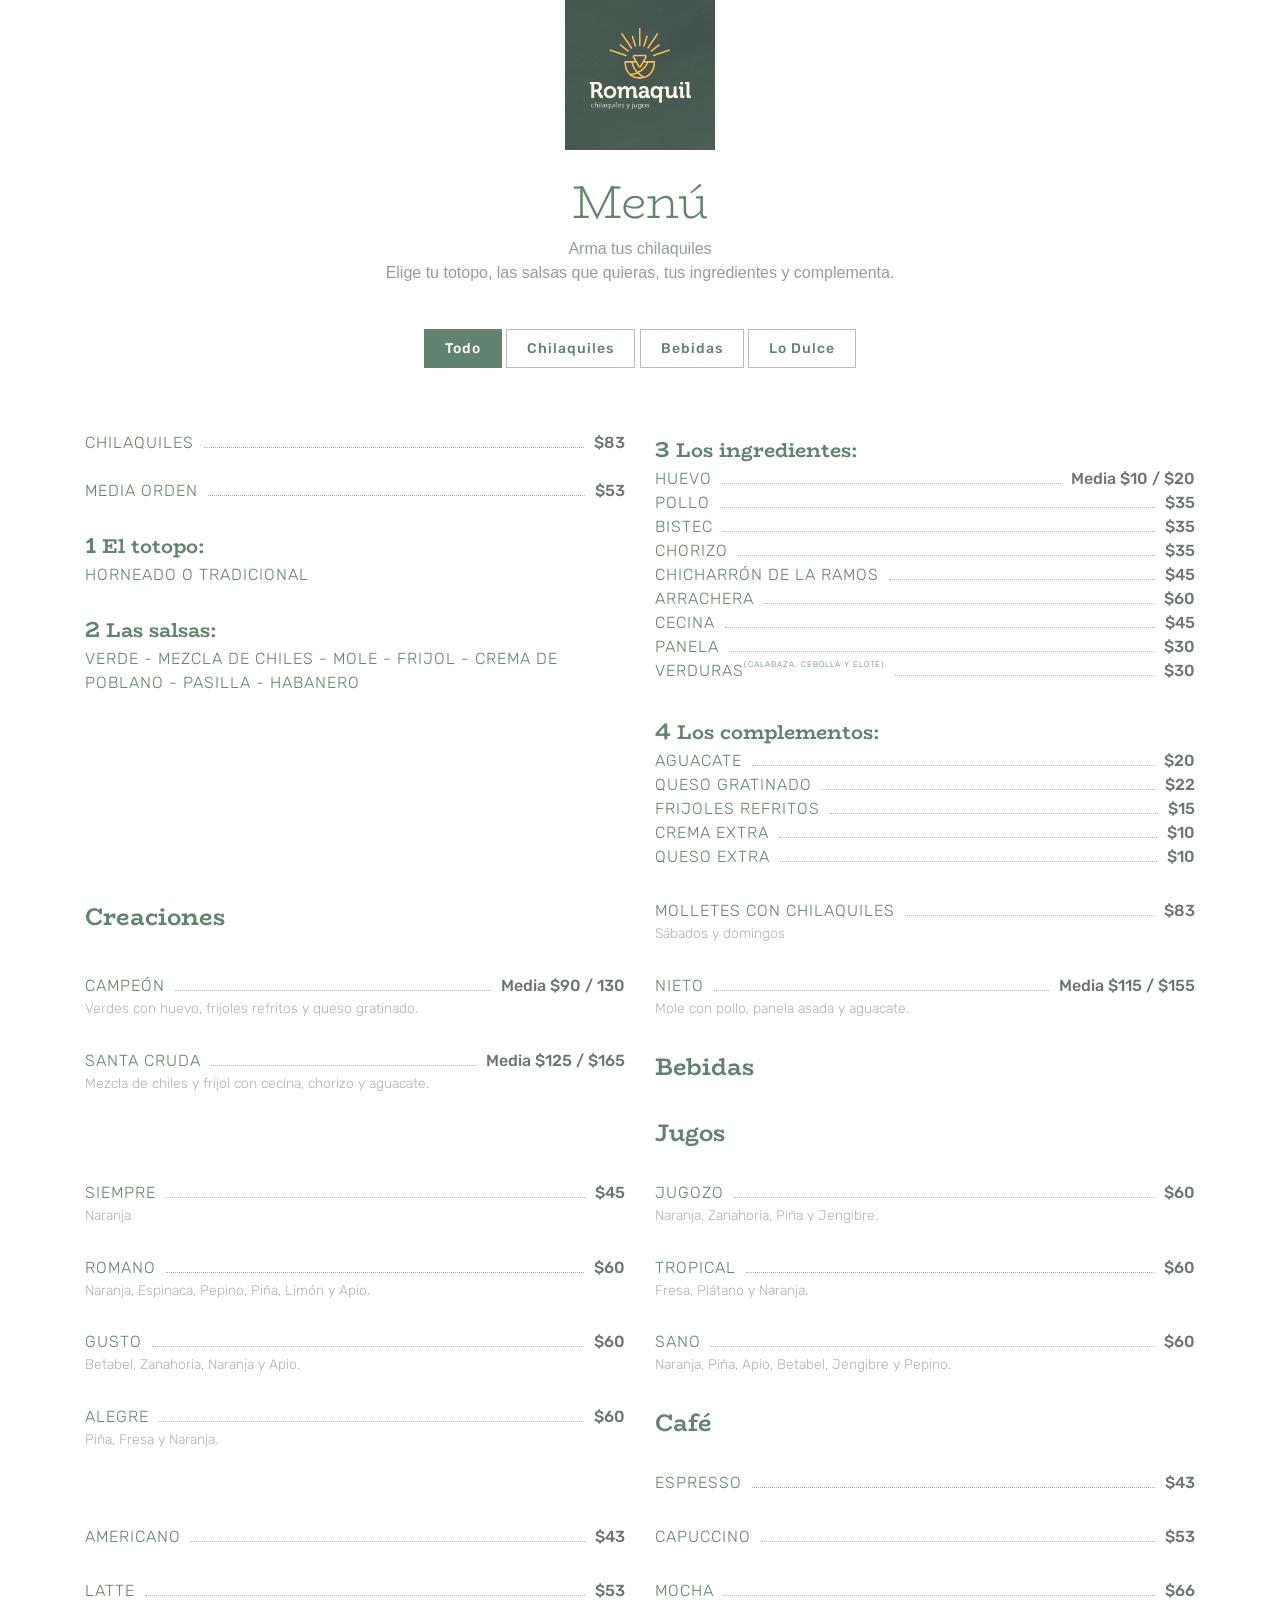
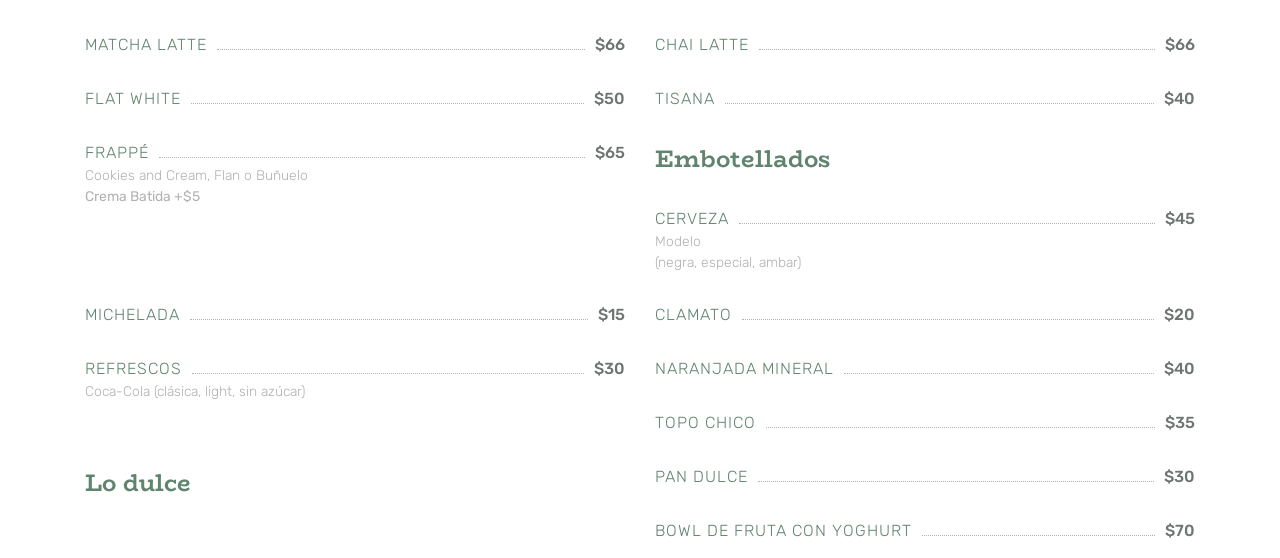
==== commit deeb307c: "Dulce OUT!" ====
--- a/index.html
+++ b/index.html
@@ -163,7 +163,7 @@
       <div class="breakfast menu-restaurant">
         <span class="clearfix">
           <a class="menu-title" href="#" data-meal-img="assets/img/restaurant/rib.jpg">Molletes con Chilaquiles</a>
-          <span style="left: 166px; right: 44px;" class="menu-line"></span>
+          <span  class="menu-line"></span>
           <span class="menu-price">$83</span>
         </span>
         <span class="menu-subtitle">Sábados y domingos</span>
@@ -172,7 +172,7 @@
         <div class="breakfast menu-restaurant">
             <span class="clearfix">
               <a class="menu-title" href="#" data-meal-img="assets/img/restaurant/rib.jpg">Campeón</a>
-              <span style="left: 166px; right: 44px;" class="menu-line"></span>
+              <span  class="menu-line"></span>
               <span class="menu-price">Media $90 / 130</span>
             </span>
             <span class="menu-subtitle">Verdes con huevo, frijoles refritos y queso gratinado.</span>
@@ -181,7 +181,7 @@
           <div class="breakfast menu-restaurant">
             <span class="clearfix">
               <a class="menu-title" href="#" data-meal-img="assets/img/restaurant/rib.jpg">Nieto</a>
-              <span style="left: 166px; right: 44px;" class="menu-line"></span>
+              <span  class="menu-line"></span>
               <span class="menu-price">Media $115 / $155</span>
             </span>
             <span class="menu-subtitle">Mole con pollo, panela asada y aguacate.</span>
@@ -190,7 +190,7 @@
           <div class="breakfast menu-restaurant">
             <span class="clearfix">
               <a class="menu-title" href="#" data-meal-img="assets/img/restaurant/rib.jpg">Santa cruda</a>
-              <span style="left: 166px; right: 44px;" class="menu-line"></span>
+              <span  class="menu-line"></span>
               <span class="menu-price">Media $125 / $165</span>
             </span>
             <span class="menu-subtitle">Mezcla de chiles y frijol con cecina, chorizo y aguacate.</span>
@@ -207,7 +207,7 @@
           <div class="dinner menu-restaurant">
             <span class="clearfix">
               <a class="menu-title" href="#" data-meal-img="assets/img/restaurant/rib.jpg">Siempre</a>
-              <span style="left: 166px; right: 44px;" class="menu-line"></span>
+              <span  class="menu-line"></span>
               <span class="menu-price">$45</span>
             </span>
             <span class="menu-subtitle">Naranja</span>
@@ -216,7 +216,7 @@
           <div class="dinner menu-restaurant">
             <span class="clearfix">
               <a class="menu-title" href="#" data-meal-img="assets/img/restaurant/rib.jpg">Jugozo</a>
-              <span style="left: 166px; right: 44px;" class="menu-line"></span>
+              <span  class="menu-line"></span>
               <span class="menu-price">$60</span>
             </span>
             <span class="menu-subtitle">Naranja, Zanahoria, Piña y Jengibre.</span>
@@ -225,7 +225,7 @@
           <div class="dinner menu-restaurant">
             <span class="clearfix">
               <a class="menu-title" href="#" data-meal-img="assets/img/restaurant/rib.jpg">Romano</a>
-              <span style="left: 166px; right: 44px;" class="menu-line"></span>
+              <span  class="menu-line"></span>
               <span class="menu-price">$60</span>
             </span>
             <span class="menu-subtitle">Naranja, Espinaca, Pepino, Piña, Limón y Apio.</span>
@@ -234,7 +234,7 @@
           <div class="dinner menu-restaurant">
             <span class="clearfix">
               <a class="menu-title" href="#" data-meal-img="assets/img/restaurant/rib.jpg">Tropical</a>
-              <span style="left: 166px; right: 44px;" class="menu-line"></span>
+              <span  class="menu-line"></span>
               <span class="menu-price">$60</span>
             </span>
             <span class="menu-subtitle">Fresa, Plátano y Naranja.</span>
@@ -243,25 +243,25 @@
           <div class="dinner menu-restaurant">
             <span class="clearfix">
               <a class="menu-title" href="#" data-meal-img="assets/img/restaurant/rib.jpg">Gusto</a>
-              <span style="left: 166px; right: 44px;" class="menu-line"></span>
+              <span  class="menu-line"></span>
               <span class="menu-price">$60</span>
             </span>
             <span class="menu-subtitle">Betabel, Zanahoria, Naranja y Apio.</span>
           </div>
 
-          <div class="dinner menu-restaurant">
+          <!-- <div class="dinner menu-restaurant">
             <span class="clearfix">
               <a class="menu-title" href="#" data-meal-img="assets/img/restaurant/rib.jpg">Dulce</a>
-              <span style="left: 166px; right: 44px;" class="menu-line"></span>
+              <span  class="menu-line"></span>
               <span class="menu-price">$60</span>
             </span>
             <span class="menu-subtitle">Naranja, Fresa y Mango.</span>
-          </div>
+          </div> -->
 
           <div class="dinner menu-restaurant">
             <span class="clearfix">
               <a class="menu-title" href="#" data-meal-img="assets/img/restaurant/rib.jpg">Sano</a>
-              <span style="left: 166px; right: 44px;" class="menu-line"></span>
+              <span  class="menu-line"></span>
               <span class="menu-price">$60</span>
             </span>
             <span class="menu-subtitle">Naranja, Piña, Apio, Betabel, Jengibre y Pepino.</span>
@@ -270,7 +270,7 @@
           <div class="dinner menu-restaurant">
             <span class="clearfix">
               <a class="menu-title" href="#" data-meal-img="assets/img/restaurant/rib.jpg">Alegre</a>
-              <span style="left: 166px; right: 44px;" class="menu-line"></span>
+              <span  class="menu-line"></span>
               <span class="menu-price">$60</span>
             </span>
             <span class="menu-subtitle">Piña, Fresa y Naranja.</span>
@@ -283,7 +283,7 @@
           <div class="dinner menu-restaurant">
             <span class="clearfix">
               <a class="menu-title" href="#" data-meal-img="assets/img/restaurant/rib.jpg">Espresso</a>
-              <span style="left: 166px; right: 44px;" class="menu-line"></span>
+              <span  class="menu-line"></span>
               <span class="menu-price">$43</span>
             </span>
           </div>
@@ -291,7 +291,7 @@
           <div class="dinner menu-restaurant">
             <span class="clearfix">
               <a class="menu-title" href="#" data-meal-img="assets/img/restaurant/rib.jpg">Americano</a>
-              <span style="left: 166px; right: 44px;" class="menu-line"></span>
+              <span  class="menu-line"></span>
               <span class="menu-price">$43</span>
             </span>
           </div>
@@ -299,7 +299,7 @@
           <div class="dinner menu-restaurant">
             <span class="clearfix">
               <a class="menu-title" href="#" data-meal-img="assets/img/restaurant/rib.jpg">Capuccino</a>
-              <span style="left: 166px; right: 44px;" class="menu-line"></span>
+              <span  class="menu-line"></span>
               <span class="menu-price">$53</span>
             </span>
           </div>
@@ -307,7 +307,7 @@
           <div class="dinner menu-restaurant">
             <span class="clearfix">
               <a class="menu-title" href="#" data-meal-img="assets/img/restaurant/rib.jpg">Latte</a>
-              <span style="left: 166px; right: 44px;" class="menu-line"></span>
+              <span  class="menu-line"></span>
               <span class="menu-price">$53</span>
             </span>
           </div>
@@ -315,7 +315,7 @@
           <div class="dinner menu-restaurant">
             <span class="clearfix">
               <a class="menu-title" href="#" data-meal-img="assets/img/restaurant/rib.jpg">Mocha</a>
-              <span style="left: 166px; right: 44px;" class="menu-line"></span>
+              <span  class="menu-line"></span>
               <span class="menu-price">$66</span>
             </span>
           </div>
@@ -323,7 +323,7 @@
           <div class="dinner menu-restaurant">
             <span class="clearfix">
               <a class="menu-title" href="#" data-meal-img="assets/img/restaurant/rib.jpg">Matcha latte</a>
-              <span style="left: 166px; right: 44px;" class="menu-line"></span>
+              <span  class="menu-line"></span>
               <span class="menu-price">$66</span>
             </span>
           </div>
@@ -331,7 +331,7 @@
           <div class="dinner menu-restaurant">
             <span class="clearfix">
               <a class="menu-title" href="#" data-meal-img="assets/img/restaurant/rib.jpg">Chai latte</a>
-              <span style="left: 166px; right: 44px;" class="menu-line"></span>
+              <span  class="menu-line"></span>
               <span class="menu-price">$66</span>
             </span>
           </div>
@@ -339,7 +339,7 @@
           <div class="dinner menu-restaurant">
             <span class="clearfix">
               <a class="menu-title" href="#" data-meal-img="assets/img/restaurant/rib.jpg">Flat white</a>
-              <span style="left: 166px; right: 44px;" class="menu-line"></span>
+              <span  class="menu-line"></span>
               <span class="menu-price">$50</span>
             </span>
           </div>
@@ -347,7 +347,7 @@
           <div class="dinner menu-restaurant">
             <span class="clearfix">
               <a class="menu-title" href="#" data-meal-img="assets/img/restaurant/rib.jpg">Tisana</a>
-              <span style="left: 166px; right: 44px;" class="menu-line"></span>
+              <span  class="menu-line"></span>
               <span class="menu-price">$40</span>
             </span>
           </div>
@@ -355,7 +355,7 @@
           <div class="dinner menu-restaurant">
             <span class="clearfix">
               <a class="menu-title" href="#" data-meal-img="assets/img/restaurant/rib.jpg">Frappé</a>
-              <span style="left: 166px; right: 44px;" class="menu-line"></span>
+              <span  class="menu-line"></span>
               <span class="menu-price">$65</span>
             </span>
             <span class="menu-subtitle">Cookies and Cream, Flan o Buñuelo <br> <strong>Crema Batida +$5</strong></span>
@@ -368,7 +368,7 @@
         <div class="dinner menu-restaurant">
             <span class="clearfix">
               <a class="menu-title" href="#" data-meal-img="assets/img/restaurant/rib.jpg">Cerveza</a>
-              <span style="left: 166px; right: 44px;" class="menu-line"></span>
+              <span  class="menu-line"></span>
               <span class="menu-price">$45</span>
             </span>
             <span class="menu-subtitle">Modelo<br>(negra, especial, ambar)</span>
@@ -377,7 +377,7 @@
         <div class="dinner menu-restaurant">
           <span class="clearfix">
             <a class="menu-title" href="#" data-meal-img="assets/img/restaurant/rib.jpg">Michelada</a>
-            <span style="left: 166px; right: 44px;" class="menu-line"></span>
+            <span  class="menu-line"></span>
             <span class="menu-price">$15</span>
           </span>
         </div>
@@ -385,7 +385,7 @@
         <div class="dinner menu-restaurant">
           <span class="clearfix">
             <a class="menu-title" href="#" data-meal-img="assets/img/restaurant/rib.jpg">Clamato</a>
-            <span style="left: 166px; right: 44px;" class="menu-line"></span>
+            <span  class="menu-line"></span>
             <span class="menu-price">$20</span>
           </span>
         </div>
@@ -393,7 +393,7 @@
         <!-- <div class="dinner menu-restaurant">
           <span class="clearfix">
             <a class="menu-title" href="#" data-meal-img="assets/img/restaurant/rib.jpg">Cerveza artesanal</a>
-            <span style="left: 166px; right: 44px;" class="menu-line"></span>
+            <span  class="menu-line"></span>
             <span class="menu-price">$65</span>
           </span>
           <span class="menu-subtitle">Saga, Osadia, Serdán</span>
@@ -402,7 +402,7 @@
         <div class="dinner menu-restaurant">
           <span class="clearfix">
             <a class="menu-title" href="#" data-meal-img="assets/img/restaurant/rib.jpg">Refrescos</a>
-            <span style="left: 166px; right: 44px;" class="menu-line"></span>
+            <span  class="menu-line"></span>
             <span class="menu-price">$30</span>
           </span>
           <span class="menu-subtitle">Coca-Cola (clásica, light, sin azúcar)</span>
@@ -411,7 +411,7 @@
 <!--         <div class="dinner menu-restaurant">
           <span class="clearfix">
             <a class="menu-title" href="#" data-meal-img="assets/img/restaurant/rib.jpg">San Pellegrino</a>
-            <span style="left: 166px; right: 44px;" class="menu-line"></span>
+            <span  class="menu-line"></span>
             <span class="menu-price">$40</span>
           </span>
         </div> -->
@@ -419,7 +419,7 @@
         <div class="dinner menu-restaurant">
           <span class="clearfix">
             <a class="menu-title" href="#" data-meal-img="assets/img/restaurant/rib.jpg">Naranjada Mineral</a>
-            <span style="left: 166px; right: 44px;" class="menu-line"></span>
+            <span  class="menu-line"></span>
             <span class="menu-price">$40</span>
           </span>
         </div>
@@ -427,7 +427,7 @@
          <!-- <div class="dinner menu-restaurant">
           <span class="clearfix">
             <a class="menu-title" href="#" data-meal-img="assets/img/restaurant/rib.jpg">San Pellegrino</a>
-            <span style="left: 166px; right: 44px;" class="menu-line"></span>
+            <span  class="menu-line"></span>
             <span class="menu-price">$40</span>
           </span>
         </div> -->
@@ -435,7 +435,7 @@
         <div class="dinner menu-restaurant">
           <span class="clearfix">
             <a class="menu-title" href="#" data-meal-img="assets/img/restaurant/rib.jpg">Topo Chico</a>
-            <span style="left: 166px; right: 44px;" class="menu-line"></span>
+            <span  class="menu-line"></span>
             <span class="menu-price">$35</span>
           </span>
         </div>
@@ -447,7 +447,7 @@
        <!-- <div class="dessert menu-restaurant">
           <span class="clearfix">
             <a class="menu-title" href="#" data-meal-img="assets/img/restaurant/rib.jpg">Pay de queso con zarzamora</a>
-            <span style="left: 166px; right: 44px;" class="menu-line"></span>
+            <span  class="menu-line"></span>
             <span class="menu-price">$55</span>
           </span>
         </div> -->
@@ -455,7 +455,7 @@
         <div class="dessert menu-restaurant">
           <span class="clearfix">
             <a class="menu-title" href="#" data-meal-img="assets/img/restaurant/rib.jpg">Pan dulce</a>
-            <span style="left: 166px; right: 44px;" class="menu-line"></span>
+            <span  class="menu-line"></span>
             <span class="menu-price">$30</span>
           </span>
         </div>
@@ -463,7 +463,7 @@
         <div class="dessert menu-restaurant">
           <span class="clearfix">
             <a class="menu-title" href="#" data-meal-img="assets/img/restaurant/rib.jpg">Bowl de fruta con yoghurt</a>
-            <span style="left: 166px; right: 44px;" class="menu-line"></span>
+            <span  class="menu-line"></span>
             <span class="menu-price">$70</span>
           </span>
         </div>
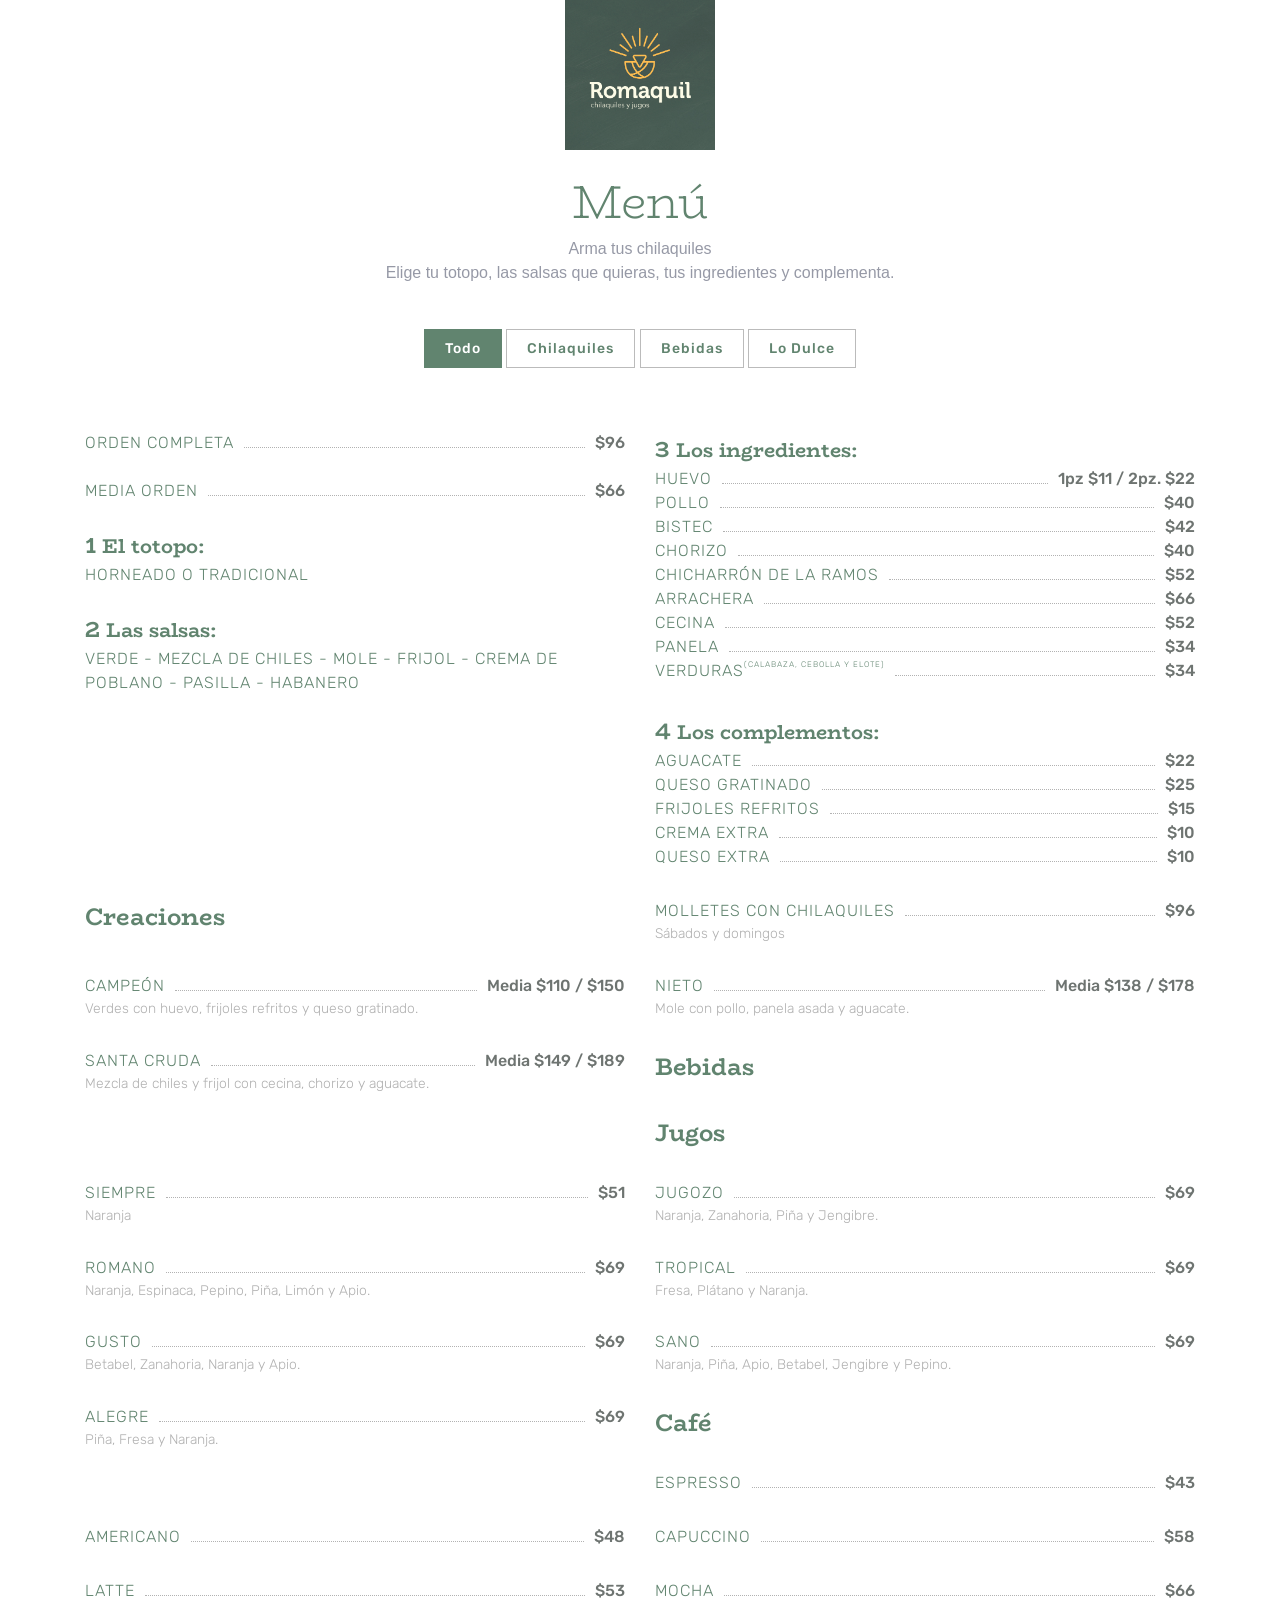
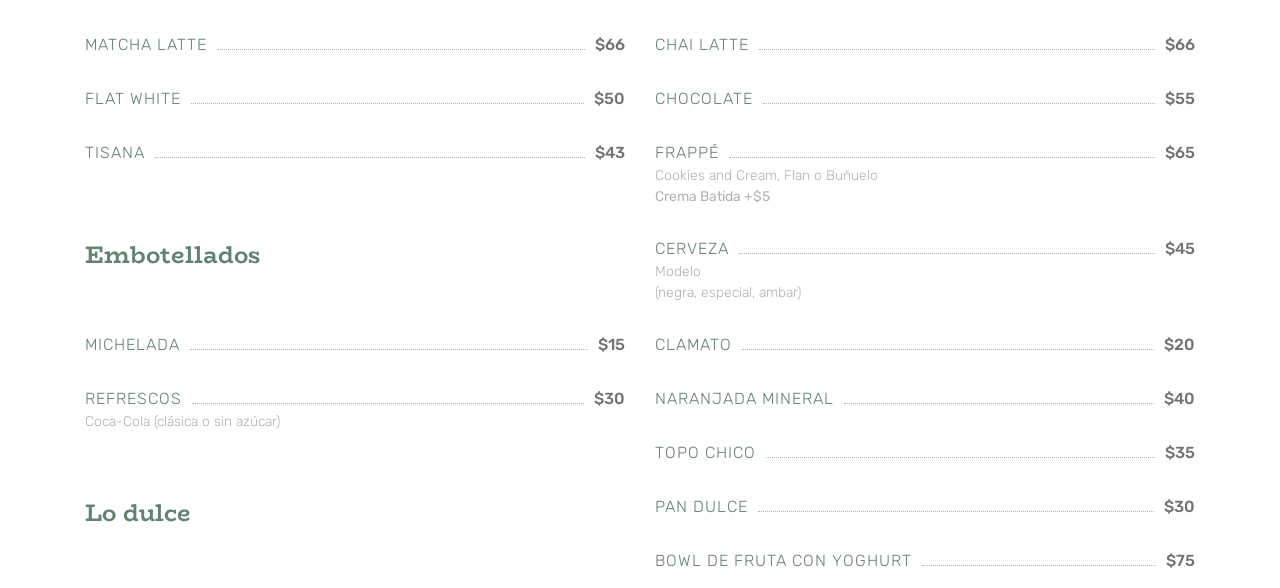
==== commit f2524cf4: "Update 2023" ====
--- a/index.html
+++ b/index.html
@@ -50,14 +50,14 @@
     <div id="menu-wrapper">
       <div class="breakfast menu-restaurant">
         <span class="clearfix mb-4">
-          <a class="menu-title title-lg" href="#" data-meal-img=".jpg">Chilaquiles</a>
-          <span  class="menu-line"></span>
-          <span class="menu-price">$83</span>
+          <a class="menu-title title-lg" href="#" data-meal-img=".jpg">Orden completa</a>
+          <span  class="menu-line"></span>
+          <span class="menu-price">$96</span>
         </span>
         <span class="clearfix mb-4">
-          <a class="menu-title title-lg" href="#" data-meal-img=".jpg">Media Orden</a>
-          <span  class="menu-line"></span>
-          <span class="menu-price">$53</span>
+          <a class="menu-title title-lg" href="#" data-meal-img=".jpg">Media orden</a>
+          <span  class="menu-line"></span>
+          <span class="menu-price">$66</span>
         </span>
         <span class="clearfix">
         <a class="step-title" href="#" data-meal-img=".jpg"><span>1</span> El totopo:</a>
@@ -78,47 +78,47 @@
         <span class="clearfix">
           <a class="menu-title title-lg" href="#" data-meal-img=".jpg">Huevo</a>
           <span  class="menu-line"></span>
-          <span class="menu-price">Media $10 / $20</span>
+          <span class="menu-price">1pz $11 / 2pz. $22</span>
         </span>
         <span class="clearfix">
           <a class="menu-title title-lg" href="#" data-meal-img=".jpg">Pollo</a>
           <span  class="menu-line"></span>
-          <span class="menu-price">$35</span>
+          <span class="menu-price">$40</span>
         </span>
         <span class="clearfix">
           <a class="menu-title title-lg" href="#" data-meal-img=".jpg">Bistec</a>
           <span  class="menu-line"></span>
-          <span class="menu-price">$35</span>
+          <span class="menu-price">$42</span>
         </span>
         <span class="clearfix">
           <a class="menu-title title-lg" href="#" data-meal-img=".jpg">Chorizo</a>
           <span  class="menu-line"></span>
-          <span class="menu-price">$35</span>
+          <span class="menu-price">$40</span>
         </span>
         <span class="clearfix">
           <a class="menu-title title-lg" href="#" data-meal-img=".jpg">Chicharrón de la Ramos</a>
           <span  class="menu-line"></span>
-          <span class="menu-price">$45</span>
+          <span class="menu-price">$52</span>
         </span>
         <span class="clearfix">
           <a class="menu-title title-lg" href="#" data-meal-img=".jpg">Arrachera</a>
           <span  class="menu-line"></span>
-          <span class="menu-price">$60</span>
+          <span class="menu-price">$66</span>
         </span>
         <span class="clearfix">
           <a class="menu-title title-lg" href="#" data-meal-img=".jpg">Cecina</a>
           <span  class="menu-line"></span>
-          <span class="menu-price">$45</span>
+          <span class="menu-price">$52</span>
         </span>
         <span class="clearfix">
           <a class="menu-title title-lg" href="#" data-meal-img=".jpg">Panela</a>
           <span  class="menu-line"></span>
-          <span class="menu-price">$30</span>
+          <span class="menu-price">$34</span>
         </span>
         <span class="clearfix">
           <a class="menu-title title-lg" href="#" data-meal-img=".jpg">Verduras <span>(Calabaza, cebolla y elote)</span></a>
           <span  class="menu-line"></span>
-          <span class="menu-price">$30</span>
+          <span class="menu-price">$34</span>
         </span>
       </div>
 
@@ -127,12 +127,12 @@
         <span class="clearfix">
           <a class="menu-title title-lg" href="#" data-meal-img=".jpg">Aguacate</a>
           <span  class="menu-line"></span>
-          <span class="menu-price">$20</span>
+          <span class="menu-price">$22</span>
         </span>
         <span class="clearfix">
           <a class="menu-title title-lg" href="#" data-meal-img=".jpg">Queso gratinado</a>
           <span  class="menu-line"></span>
-          <span class="menu-price">$22</span>
+          <span class="menu-price">$25</span>
         </span>
         <!-- <span class="clearfix">
           <a class="menu-title title-lg" href="#" data-meal-img=".jpg">Requesón</a>
@@ -164,7 +164,7 @@
         <span class="clearfix">
           <a class="menu-title" href="#" data-meal-img="assets/img/restaurant/rib.jpg">Molletes con Chilaquiles</a>
           <span  class="menu-line"></span>
-          <span class="menu-price">$83</span>
+          <span class="menu-price">$96</span>
         </span>
         <span class="menu-subtitle">Sábados y domingos</span>
       </div>
@@ -173,7 +173,7 @@
             <span class="clearfix">
               <a class="menu-title" href="#" data-meal-img="assets/img/restaurant/rib.jpg">Campeón</a>
               <span  class="menu-line"></span>
-              <span class="menu-price">Media $90 / 130</span>
+              <span class="menu-price">Media $110 / $150</span>
             </span>
             <span class="menu-subtitle">Verdes con huevo, frijoles refritos y queso gratinado.</span>
           </div>
@@ -182,7 +182,7 @@
             <span class="clearfix">
               <a class="menu-title" href="#" data-meal-img="assets/img/restaurant/rib.jpg">Nieto</a>
               <span  class="menu-line"></span>
-              <span class="menu-price">Media $115 / $155</span>
+              <span class="menu-price">Media $138 / $178</span>
             </span>
             <span class="menu-subtitle">Mole con pollo, panela asada y aguacate.</span>
           </div>
@@ -191,7 +191,7 @@
             <span class="clearfix">
               <a class="menu-title" href="#" data-meal-img="assets/img/restaurant/rib.jpg">Santa cruda</a>
               <span  class="menu-line"></span>
-              <span class="menu-price">Media $125 / $165</span>
+              <span class="menu-price">Media $149 / $189</span>
             </span>
             <span class="menu-subtitle">Mezcla de chiles y frijol con cecina, chorizo y aguacate.</span>
           </div>
@@ -208,7 +208,7 @@
             <span class="clearfix">
               <a class="menu-title" href="#" data-meal-img="assets/img/restaurant/rib.jpg">Siempre</a>
               <span  class="menu-line"></span>
-              <span class="menu-price">$45</span>
+              <span class="menu-price">$51</span>
             </span>
             <span class="menu-subtitle">Naranja</span>
           </div>
@@ -217,7 +217,7 @@
             <span class="clearfix">
               <a class="menu-title" href="#" data-meal-img="assets/img/restaurant/rib.jpg">Jugozo</a>
               <span  class="menu-line"></span>
-              <span class="menu-price">$60</span>
+              <span class="menu-price">$69</span>
             </span>
             <span class="menu-subtitle">Naranja, Zanahoria, Piña y Jengibre.</span>
           </div>
@@ -226,7 +226,7 @@
             <span class="clearfix">
               <a class="menu-title" href="#" data-meal-img="assets/img/restaurant/rib.jpg">Romano</a>
               <span  class="menu-line"></span>
-              <span class="menu-price">$60</span>
+              <span class="menu-price">$69</span>
             </span>
             <span class="menu-subtitle">Naranja, Espinaca, Pepino, Piña, Limón y Apio.</span>
           </div>
@@ -235,7 +235,7 @@
             <span class="clearfix">
               <a class="menu-title" href="#" data-meal-img="assets/img/restaurant/rib.jpg">Tropical</a>
               <span  class="menu-line"></span>
-              <span class="menu-price">$60</span>
+              <span class="menu-price">$69</span>
             </span>
             <span class="menu-subtitle">Fresa, Plátano y Naranja.</span>
           </div>
@@ -244,7 +244,7 @@
             <span class="clearfix">
               <a class="menu-title" href="#" data-meal-img="assets/img/restaurant/rib.jpg">Gusto</a>
               <span  class="menu-line"></span>
-              <span class="menu-price">$60</span>
+              <span class="menu-price">$69</span>
             </span>
             <span class="menu-subtitle">Betabel, Zanahoria, Naranja y Apio.</span>
           </div>
@@ -262,7 +262,7 @@
             <span class="clearfix">
               <a class="menu-title" href="#" data-meal-img="assets/img/restaurant/rib.jpg">Sano</a>
               <span  class="menu-line"></span>
-              <span class="menu-price">$60</span>
+              <span class="menu-price">$69</span>
             </span>
             <span class="menu-subtitle">Naranja, Piña, Apio, Betabel, Jengibre y Pepino.</span>
           </div>
@@ -271,7 +271,7 @@
             <span class="clearfix">
               <a class="menu-title" href="#" data-meal-img="assets/img/restaurant/rib.jpg">Alegre</a>
               <span  class="menu-line"></span>
-              <span class="menu-price">$60</span>
+              <span class="menu-price">$69</span>
             </span>
             <span class="menu-subtitle">Piña, Fresa y Naranja.</span>
           </div>
@@ -292,63 +292,71 @@
             <span class="clearfix">
               <a class="menu-title" href="#" data-meal-img="assets/img/restaurant/rib.jpg">Americano</a>
               <span  class="menu-line"></span>
+              <span class="menu-price">$48</span>
+            </span>
+          </div>
+  
+          <div class="dinner menu-restaurant">
+            <span class="clearfix">
+              <a class="menu-title" href="#" data-meal-img="assets/img/restaurant/rib.jpg">Capuccino</a>
+              <span  class="menu-line"></span>
+              <span class="menu-price">$58</span>
+            </span>
+          </div>
+  
+          <div class="dinner menu-restaurant">
+            <span class="clearfix">
+              <a class="menu-title" href="#" data-meal-img="assets/img/restaurant/rib.jpg">Latte</a>
+              <span  class="menu-line"></span>
+              <span class="menu-price">$53</span>
+            </span>
+          </div>
+  
+          <div class="dinner menu-restaurant">
+            <span class="clearfix">
+              <a class="menu-title" href="#" data-meal-img="assets/img/restaurant/rib.jpg">Mocha</a>
+              <span  class="menu-line"></span>
+              <span class="menu-price">$66</span>
+            </span>
+          </div>
+  
+          <div class="dinner menu-restaurant">
+            <span class="clearfix">
+              <a class="menu-title" href="#" data-meal-img="assets/img/restaurant/rib.jpg">Matcha latte</a>
+              <span  class="menu-line"></span>
+              <span class="menu-price">$66</span>
+            </span>
+          </div>
+  
+          <div class="dinner menu-restaurant">
+            <span class="clearfix">
+              <a class="menu-title" href="#" data-meal-img="assets/img/restaurant/rib.jpg">Chai latte</a>
+              <span  class="menu-line"></span>
+              <span class="menu-price">$66</span>
+            </span>
+          </div>
+  
+          <div class="dinner menu-restaurant">
+            <span class="clearfix">
+              <a class="menu-title" href="#" data-meal-img="assets/img/restaurant/rib.jpg">Flat white</a>
+              <span  class="menu-line"></span>
+              <span class="menu-price">$50</span>
+            </span>
+          </div>
+
+          <div class="dinner menu-restaurant">
+            <span class="clearfix">
+              <a class="menu-title" href="#" data-meal-img="assets/img/restaurant/rib.jpg">Chocolate</a>
+              <span  class="menu-line"></span>
+              <span class="menu-price">$55</span>
+            </span>
+          </div>
+  
+          <div class="dinner menu-restaurant">
+            <span class="clearfix">
+              <a class="menu-title" href="#" data-meal-img="assets/img/restaurant/rib.jpg">Tisana</a>
+              <span  class="menu-line"></span>
               <span class="menu-price">$43</span>
-            </span>
-          </div>
-  
-          <div class="dinner menu-restaurant">
-            <span class="clearfix">
-              <a class="menu-title" href="#" data-meal-img="assets/img/restaurant/rib.jpg">Capuccino</a>
-              <span  class="menu-line"></span>
-              <span class="menu-price">$53</span>
-            </span>
-          </div>
-  
-          <div class="dinner menu-restaurant">
-            <span class="clearfix">
-              <a class="menu-title" href="#" data-meal-img="assets/img/restaurant/rib.jpg">Latte</a>
-              <span  class="menu-line"></span>
-              <span class="menu-price">$53</span>
-            </span>
-          </div>
-  
-          <div class="dinner menu-restaurant">
-            <span class="clearfix">
-              <a class="menu-title" href="#" data-meal-img="assets/img/restaurant/rib.jpg">Mocha</a>
-              <span  class="menu-line"></span>
-              <span class="menu-price">$66</span>
-            </span>
-          </div>
-  
-          <div class="dinner menu-restaurant">
-            <span class="clearfix">
-              <a class="menu-title" href="#" data-meal-img="assets/img/restaurant/rib.jpg">Matcha latte</a>
-              <span  class="menu-line"></span>
-              <span class="menu-price">$66</span>
-            </span>
-          </div>
-  
-          <div class="dinner menu-restaurant">
-            <span class="clearfix">
-              <a class="menu-title" href="#" data-meal-img="assets/img/restaurant/rib.jpg">Chai latte</a>
-              <span  class="menu-line"></span>
-              <span class="menu-price">$66</span>
-            </span>
-          </div>
-  
-          <div class="dinner menu-restaurant">
-            <span class="clearfix">
-              <a class="menu-title" href="#" data-meal-img="assets/img/restaurant/rib.jpg">Flat white</a>
-              <span  class="menu-line"></span>
-              <span class="menu-price">$50</span>
-            </span>
-          </div>
-  
-          <div class="dinner menu-restaurant">
-            <span class="clearfix">
-              <a class="menu-title" href="#" data-meal-img="assets/img/restaurant/rib.jpg">Tisana</a>
-              <span  class="menu-line"></span>
-              <span class="menu-price">$40</span>
             </span>
           </div>
 
@@ -405,7 +413,7 @@
             <span  class="menu-line"></span>
             <span class="menu-price">$30</span>
           </span>
-          <span class="menu-subtitle">Coca-Cola (clásica, light, sin azúcar)</span>
+          <span class="menu-subtitle">Coca-Cola (clásica o sin azúcar)</span>
         </div>
 
 <!--         <div class="dinner menu-restaurant">
@@ -464,7 +472,7 @@
           <span class="clearfix">
             <a class="menu-title" href="#" data-meal-img="assets/img/restaurant/rib.jpg">Bowl de fruta con yoghurt</a>
             <span  class="menu-line"></span>
-            <span class="menu-price">$70</span>
+            <span class="menu-price">$75</span>
           </span>
         </div>
       
